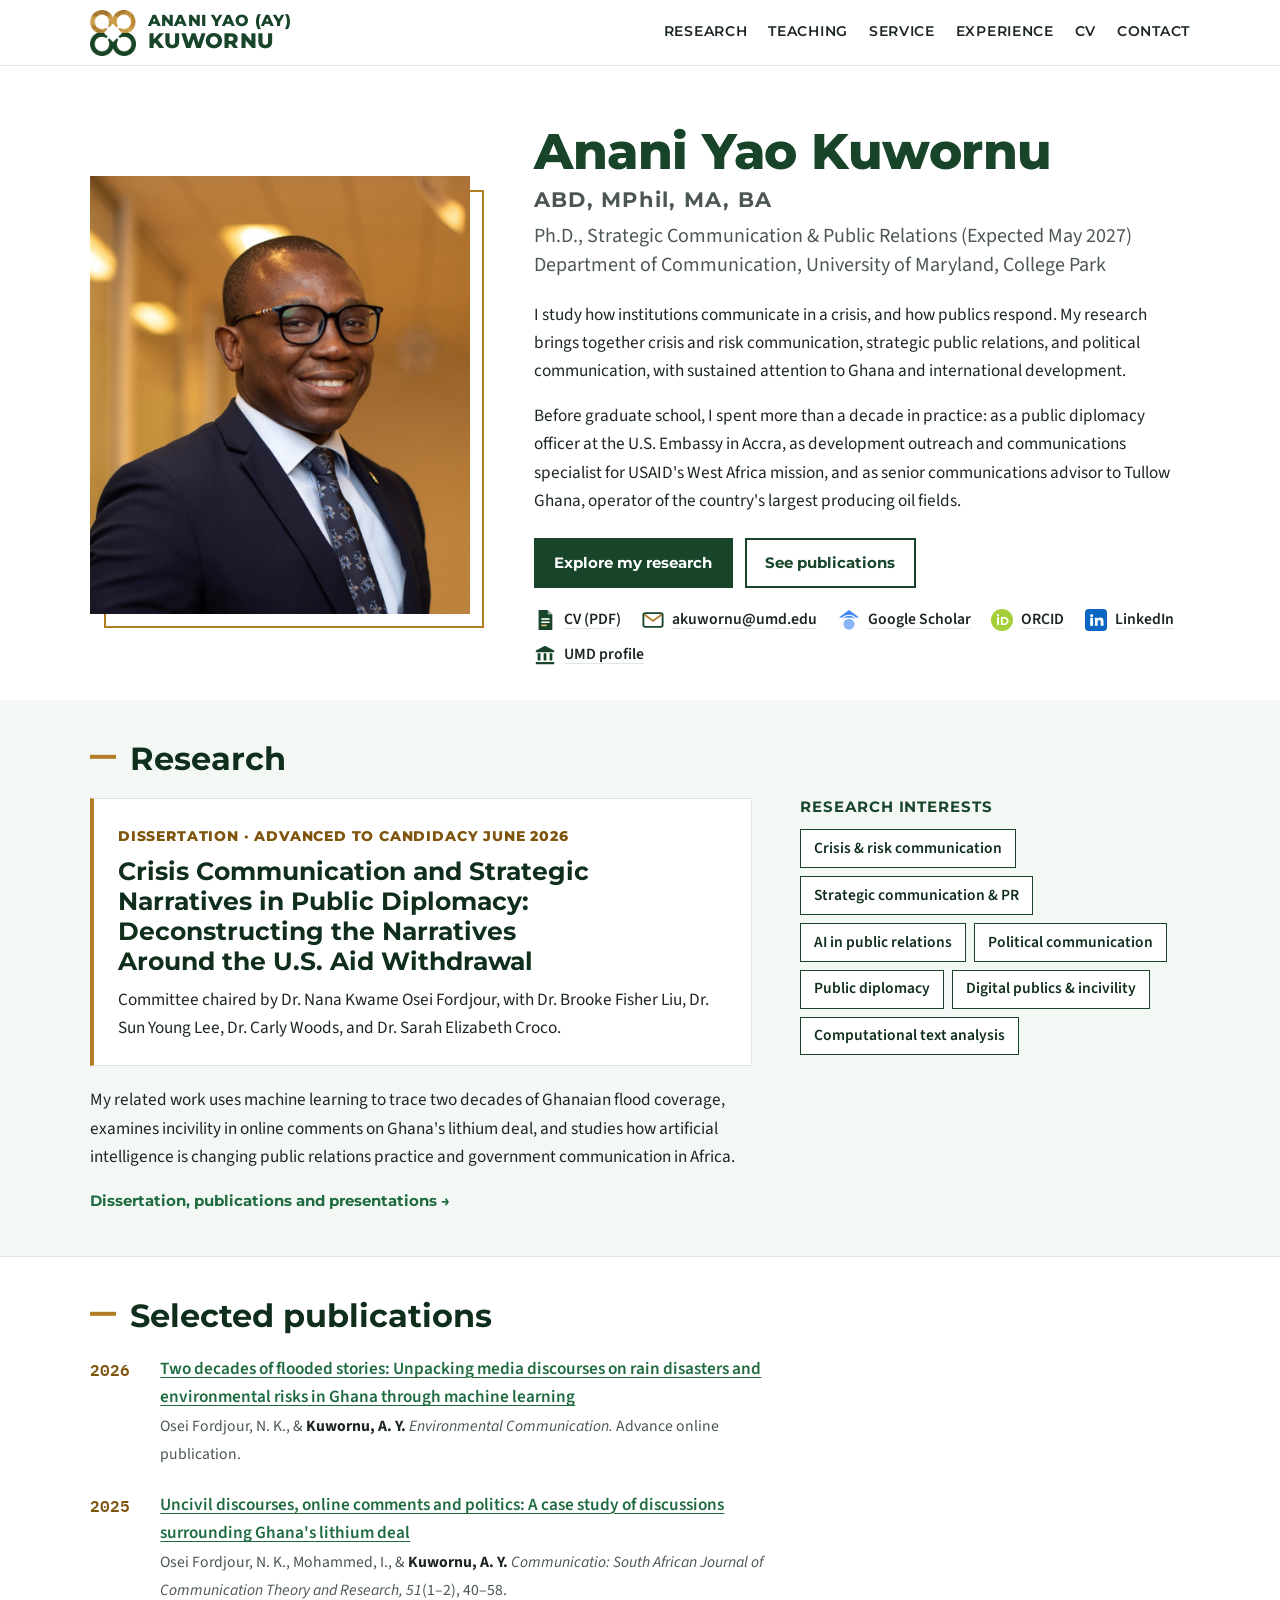
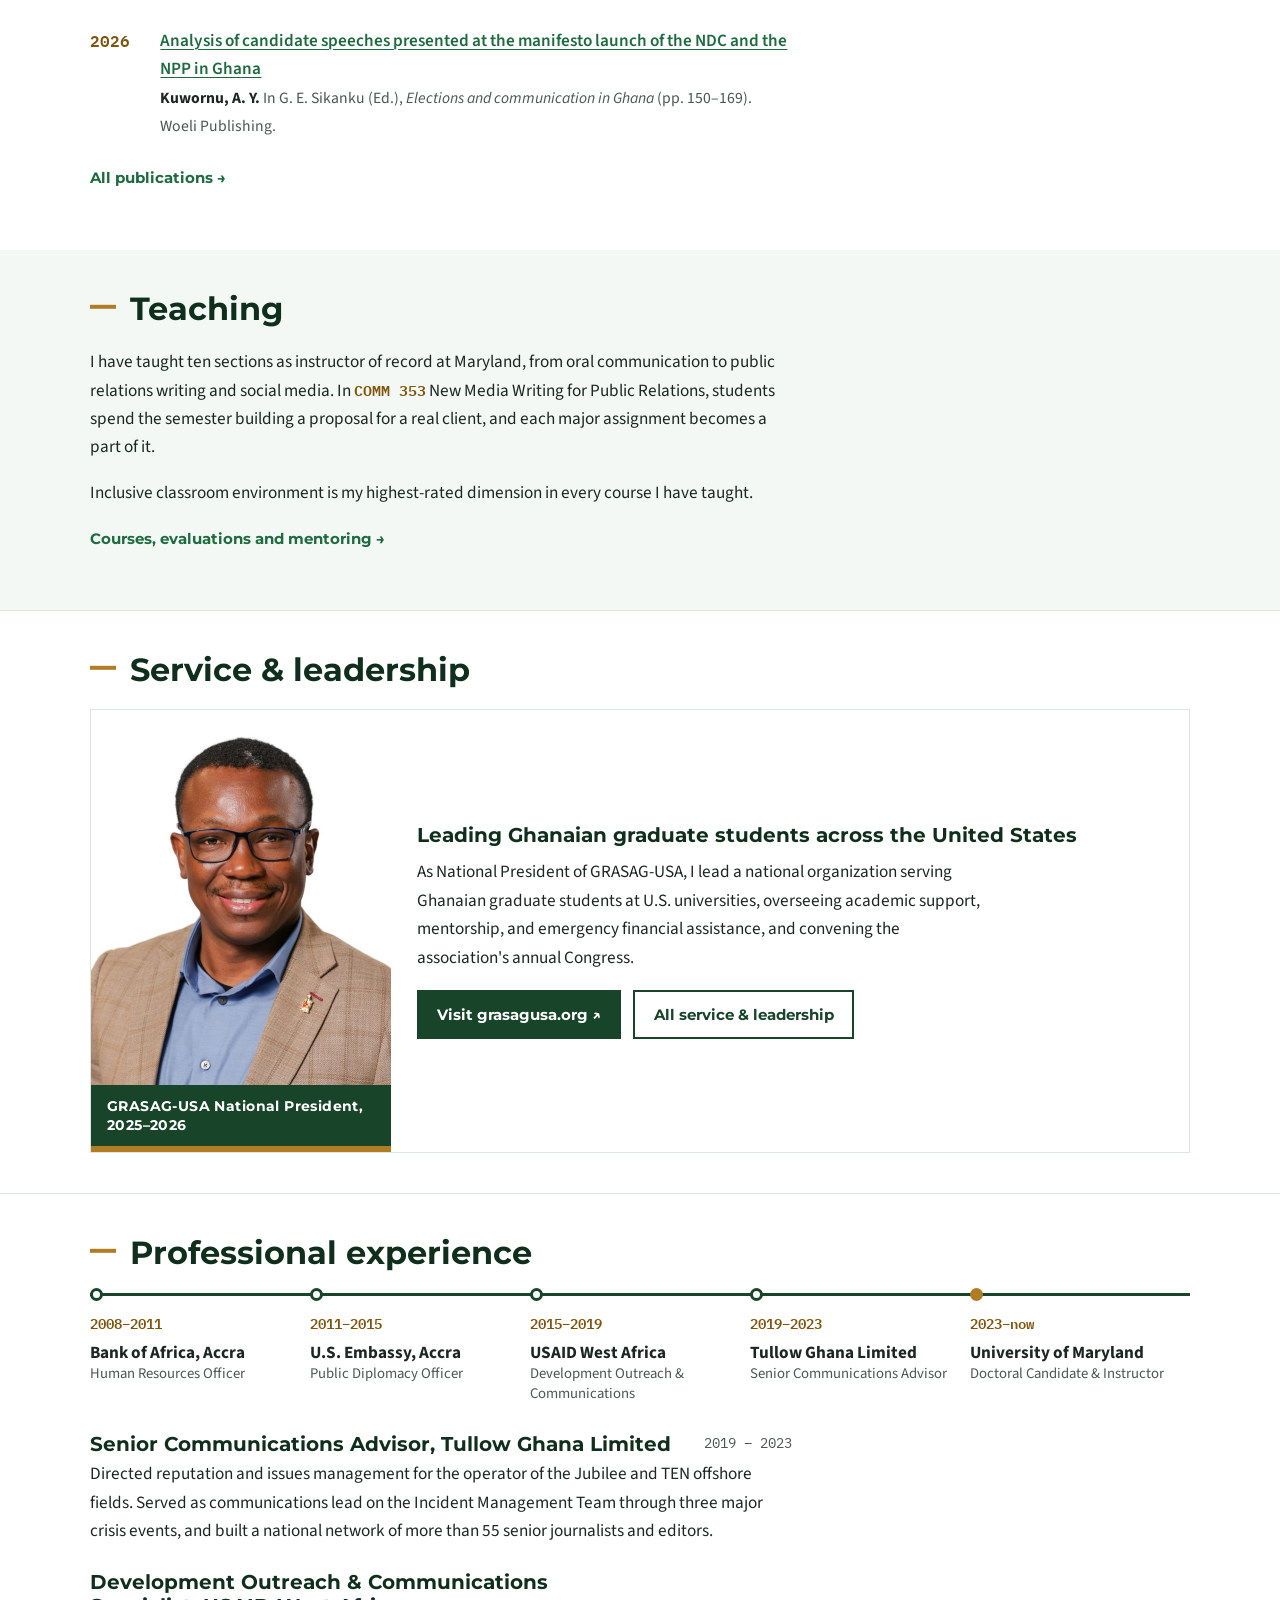
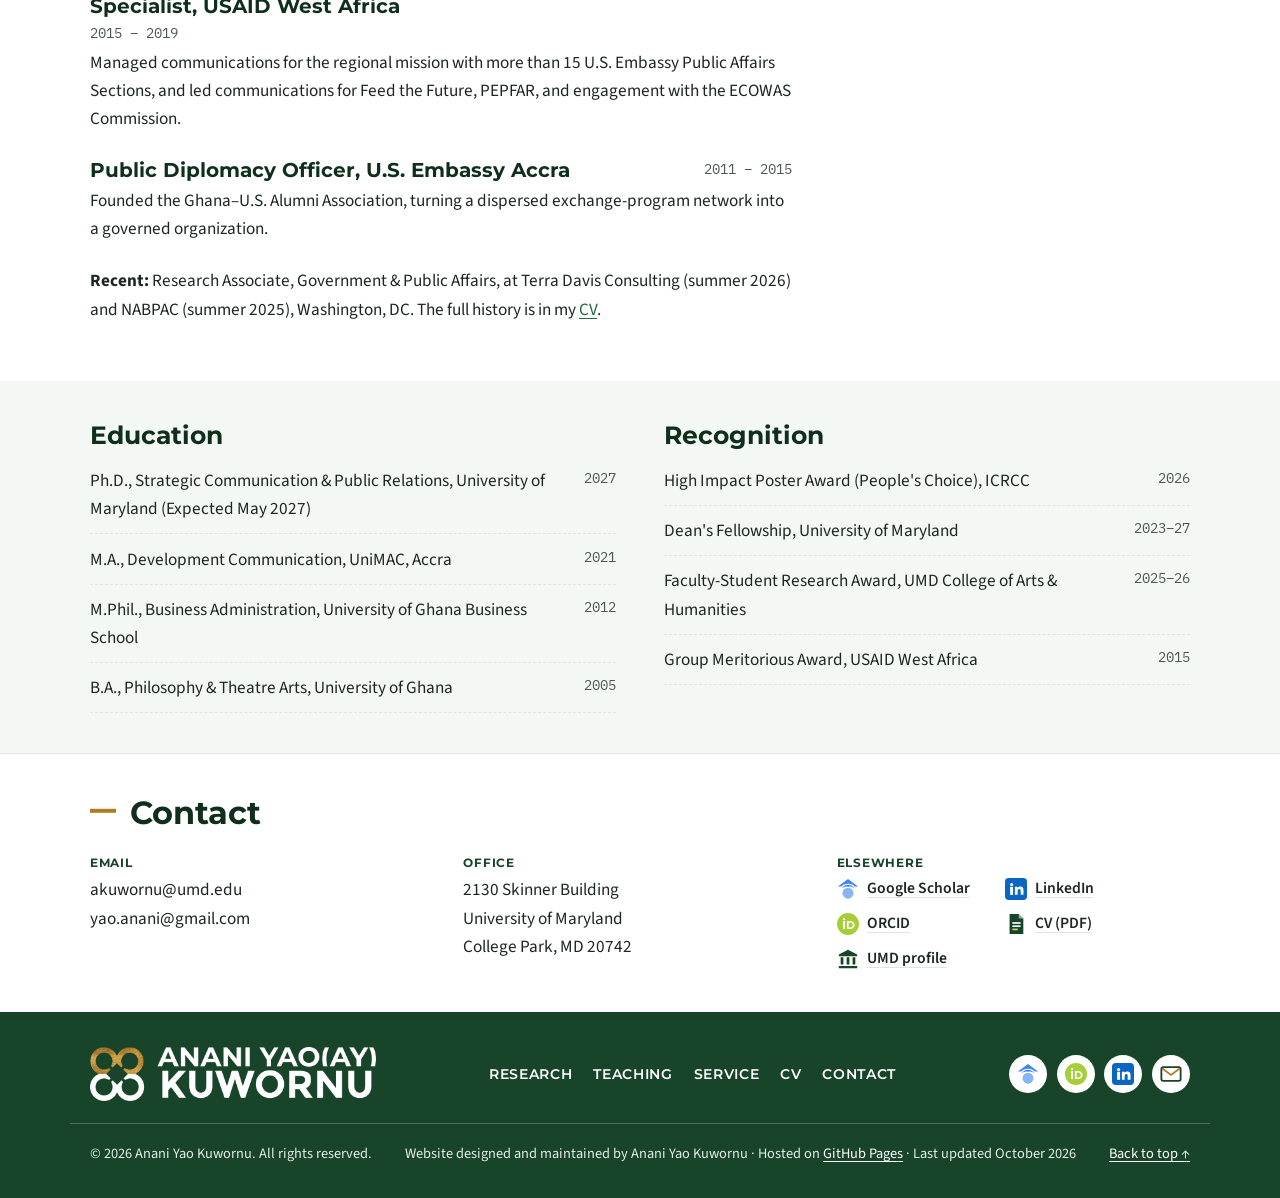
==== index.html @ e2a653ae "Feature GRASAG-USA leadership on home page Link GRASAG-USA on the Service page and add a home page v" ====
<!doctype html>
<html lang="en">
<head>
<meta charset="utf-8">
<meta name="viewport" content="width=device-width, initial-scale=1, viewport-fit=cover">
<title>Anani Yao Kuwornu | University of Maryland</title>
<meta name="claude:viewport-fit-sides" content="cover">
<meta name="description" content="Anani Yao Kuwornu is a Ph.D. candidate in Strategic Communication and Public Relations at the University of Maryland studying crisis communication, public relations, and public diplomacy, with a focus on Ghana.">
<link rel="icon" type="image/png" href="images/favicon.png">
<link rel="apple-touch-icon" href="images/apple-touch-icon.png">
<meta property="og:title" content="Anani Yao Kuwornu | University of Maryland">
<meta property="og:description" content="Ph.D. candidate in Strategic Communication and Public Relations at the University of Maryland studying crisis communication, public relations, and public diplomacy.">
<meta property="og:type" content="profile">
<meta property="og:image" content="https://akuwornu.github.io/images/og.jpg">
<meta property="og:url" content="https://akuwornu.github.io/">
<meta name="twitter:card" content="summary">
<link rel="preconnect" href="https://fonts.googleapis.com">
<link rel="preconnect" href="https://fonts.gstatic.com" crossorigin>
<link rel="stylesheet" href="https://fonts.googleapis.com/css2?family=Montserrat:wght@600;700;800&family=IBM+Plex+Mono:wght@400;500&family=Source+Sans+3:wght@400;600&display=swap">
<link rel="stylesheet" href="assets/css/style.css">
</head>
<body>

<header class="site-header">
  <div class="wrap">
    <a class="brand" href="index.html"><img src="images/logo-mark.png" alt="" width="240" height="238"><span>Anani Yao (AY)<small>Kuwornu</small></span></a>
    <nav class="site-nav" aria-label="Main">
      <a href="research/index.html">Research</a>
      <a href="teaching/index.html">Teaching</a>
      <a href="service/index.html">Service</a>
      <a href="#experience">Experience</a>
      <a href="cv/Kuwornu_CV.pdf" target="_blank" rel="noopener">CV</a>
      <a href="#contact">Contact</a>
    </nav>
  </div>
</header>

<main id="top">
<section class="hero">
  <div class="wrap">
    <figure class="portrait">
      <img src="images/portrait.jpg" alt="Portrait of Anani Yao Kuwornu" width="900" height="1036">
    </figure>
    <div>
      <h1>Anani Yao Kuwornu<span class="creds">ABD, MPhil, MA, BA</span></h1>
      <p class="role">Ph.D., Strategic Communication &amp; Public Relations (Expected May 2027)<br>Department of Communication, University of Maryland, College Park</p>
      <div class="prose">
        <p>I study how institutions communicate in a crisis, and how publics respond. My research brings together crisis and risk communication, strategic public relations, and political communication, with sustained attention to Ghana and international development.</p>
        <p>Before graduate school, I spent more than a decade in practice: as a public diplomacy officer at the U.S. Embassy in Accra, as development outreach and communications specialist for USAID's West Africa mission, and as senior communications advisor to Tullow Ghana, operator of the country's largest producing oil fields.</p>
      </div>
      <div class="actions">
        <a class="btn primary" href="research/index.html">Explore my research</a>
        <a class="btn" href="research/index.html#publications">See publications</a>
      </div>
      <div class="links">
        <a class="ico-link" href="cv/Kuwornu_CV.pdf" target="_blank" rel="noopener"><svg class="ico" viewBox="0 0 24 24" aria-hidden="true"><path fill="var(--green)" d="M5 1h10l5 5v17H5z"/><path fill="#fff" d="M15 1v5h5z" opacity=".55"/><rect x="8" y="10" width="9" height="1.8" fill="#fff"/><rect x="8" y="13.5" width="9" height="1.8" fill="#fff"/><rect x="8" y="17" width="6" height="1.8" fill="#e3c27c"/></svg><span>CV (PDF)</span></a>
        <a class="ico-link" href="mailto:akuwornu@umd.edu"><svg class="ico" viewBox="0 0 24 24" aria-hidden="true"><rect x="1.5" y="4.5" width="21" height="15" rx="2" fill="none" stroke="var(--green)" stroke-width="2"/><path d="m2.5 6 9.5 7 9.5-7" fill="none" stroke="var(--gold)" stroke-width="2"/></svg><span>akuwornu@umd.edu</span></a>
        <a class="ico-link" href="https://scholar.google.com/citations?user=qpIRieoAAAAJ" target="_blank" rel="noopener"><svg class="ico" viewBox="0 0 24 24" aria-hidden="true"><circle cx="12" cy="16.5" r="6" fill="#8AB4F8"/><path fill="#4285F4" d="M12 1 1 9.4h3.9C6.1 7.6 8.9 6.4 12 6.4s5.9 1.2 7.1 3H23z"/><path fill="#4285F4" d="M5.3 11.2C6.5 8.8 9 7.4 12 7.4s5.5 1.4 6.7 3.8A7 7 0 0 0 12 9.6a7 7 0 0 0-6.7 1.6z"/></svg><span>Google Scholar</span></a>
        <a class="ico-link" href="https://orcid.org/0009-0002-5520-6658" target="_blank" rel="noopener"><svg class="ico" viewBox="0 0 24 24" aria-hidden="true"><circle cx="12" cy="12" r="12" fill="#A6CE39"/><circle cx="7.7" cy="6.7" r="1.25" fill="#fff"/><rect x="6.7" y="8.7" width="2" height="8.8" fill="#fff"/><path fill="#fff" fill-rule="evenodd" d="M10.8 8.7h3.5c3 0 4.9 1.9 4.9 4.4s-1.9 4.4-4.9 4.4h-3.5zm1.9 1.7v5.4h1.5c1.9 0 3.1-1.1 3.1-2.7s-1.2-2.7-3.1-2.7z"/></svg><span>ORCID</span></a>
        <a class="ico-link" href="https://www.linkedin.com/in/yaokuwornu" target="_blank" rel="noopener"><svg class="ico" viewBox="0 0 24 24" aria-hidden="true"><rect width="24" height="24" rx="4" fill="#0A66C2"/><circle cx="7.2" cy="7.2" r="1.7" fill="#fff"/><rect x="5.6" y="9.6" width="3.2" height="8.8" fill="#fff"/><path fill="#fff" d="M10.8 9.6h3v1.3c.5-.8 1.5-1.5 3-1.5 2.6 0 3.4 1.7 3.4 4.2v4.8h-3.1v-4.3c0-1.1-.3-2-1.5-2s-1.8.9-1.8 2v4.3h-3z"/></svg><span>LinkedIn</span></a>
        <a class="ico-link" href="https://communication.umd.edu/directory/anani-yao-kuwornu" target="_blank" rel="noopener"><svg class="ico" viewBox="0 0 24 24" aria-hidden="true"><path fill="var(--green)" d="M12 2 2 7v2h20V7zM4 10h3v8H4zm6.5 0h3v8h-3zM17 10h3v8h-3zM2 19.5h20V22H2z"/></svg><span>UMD profile</span></a>
      </div>
    </div>
  </div>
</section>

<section class="block tint" id="research">
  <div class="wrap">
    <h2>Research</h2>
    <div class="split">
      <div>
        <div class="callout">
          <span class="label">Dissertation · Advanced to candidacy June 2026</span>
          <h3>Crisis Communication and Strategic Narratives in Public Diplomacy: Deconstructing the Narratives Around the U.S. Aid Withdrawal</h3>
          <p>Committee chaired by Dr. Nana Kwame Osei Fordjour, with Dr. Brooke Fisher Liu, Dr. Sun Young Lee, Dr. Carly Woods, and Dr. Sarah Elizabeth Croco.</p>
        </div>
        <p style="margin:0 0 1rem">My related work uses machine learning to trace two decades of Ghanaian flood coverage, examines incivility in online comments on Ghana's lithium deal, and studies how artificial intelligence is changing public relations practice and government communication in Africa.</p>
        <a class="more" href="research/index.html">Dissertation, publications and presentations →</a>
      </div>
      <div class="side">
        <h3>Research interests</h3>
        <ul class="chips">
          <li>Crisis &amp; risk communication</li>
          <li>Strategic communication &amp; PR</li>
          <li>AI in public relations</li>
          <li>Political communication</li>
          <li>Public diplomacy</li>
          <li>Digital publics &amp; incivility</li>
          <li>Computational text analysis</li>
        </ul>
      </div>
    </div>
  </div>
</section>

<section class="block" id="publications">
  <div class="wrap">
    <h2>Selected publications</h2>
    <ul class="pubs">
      <li>
        <span class="yr">2026</span>
        <div>
          <span class="title"><a href="https://doi.org/10.1080/17524032.2026.2665705">Two decades of flooded stories: Unpacking media discourses on rain disasters and environmental risks in Ghana through machine learning</a></span>
          <span class="meta">Osei Fordjour, N. K., &amp; <span class="me">Kuwornu, A. Y.</span> <em>Environmental Communication.</em> Advance online publication.</span>
        </div>
      </li>
      <li>
        <span class="yr">2025</span>
        <div>
          <span class="title"><a href="https://doi.org/10.1080/02500167.2025.2548779">Uncivil discourses, online comments and politics: A case study of discussions surrounding Ghana's lithium deal</a></span>
          <span class="meta">Osei Fordjour, N. K., Mohammed, I., &amp; <span class="me">Kuwornu, A. Y.</span> <em>Communicatio: South African Journal of Communication Theory and Research, 51</em>(1–2), 40–58.</span>
        </div>
      </li>
      <li>
        <span class="yr">2026</span>
        <div>
          <span class="title"><a href="https://repository.unimac.edu.gh/items/46a26531-6279-48c2-8cb9-e44950e8655c" target="_blank" rel="noopener">Analysis of candidate speeches presented at the manifesto launch of the NDC and the NPP in Ghana</a></span>
          <span class="meta"><span class="me">Kuwornu, A. Y.</span> In G. E. Sikanku (Ed.), <em>Elections and communication in Ghana</em> (pp. 150–169). Woeli Publishing.</span>
        </div>
      </li>
    </ul>
    <p style="margin-top:1.5rem"><a class="more" href="research/index.html#publications">All publications →</a></p>
  </div>
</section>

<section class="block tint" id="teaching">
  <div class="wrap">
    <h2>Teaching</h2>
    <div class="prose">
      <p>I have taught ten sections as instructor of record at Maryland, from oral communication to public relations writing and social media. In <span class="code">COMM 353</span> New Media Writing for Public Relations, students spend the semester building a proposal for a real client, and each major assignment becomes a part of it.</p>
      <p>Inclusive classroom environment is my highest-rated dimension in every course I have taught.</p>
    </div>
    <p style="margin-top:1rem"><a class="more" href="teaching/index.html">Courses, evaluations and mentoring →</a></p>
  </div>
</section>

<section class="block" id="service">
  <div class="wrap">
    <h2>Service &amp; leadership</h2>
    <article class="vignette">
      <figure class="vig-photo">
        <a href="https://grasagusa.org/" target="_blank" rel="noopener" aria-label="Visit the GRASAG-USA website"><img src="images/service-grasag.jpg" alt="Anani Yao Kuwornu" width="600" height="750" loading="lazy"></a>
        <figcaption>GRASAG-USA National President, 2025–2026</figcaption>
      </figure>
      <div class="vig-body">
        <h3>Leading Ghanaian graduate students across the United States</h3>
        <p>As National President of GRASAG-USA, I lead a national organization serving Ghanaian graduate students at U.S. universities, overseeing academic support, mentorship, and emergency financial assistance, and convening the association's annual Congress.</p>
        <div class="vig-links">
          <a class="btn primary" href="https://grasagusa.org/" target="_blank" rel="noopener">Visit grasagusa.org ↗</a>
          <a class="btn" href="service/index.html">All service &amp; leadership</a>
        </div>
      </div>
    </article>
  </div>
</section>

<section class="block" id="experience">
  <div class="wrap">
    <h2>Professional experience</h2>
    <ol class="career" aria-label="Career, oldest to most recent">
      <li><span class="yrs">2008–2011</span><span class="org">Bank of Africa, Accra</span><span class="pos">Human Resources Officer</span></li>
      <li><span class="yrs">2011–2015</span><span class="org">U.S. Embassy, Accra</span><span class="pos">Public Diplomacy Officer</span></li>
      <li><span class="yrs">2015–2019</span><span class="org">USAID West Africa</span><span class="pos">Development Outreach &amp; Communications</span></li>
      <li><span class="yrs">2019–2023</span><span class="org">Tullow Ghana Limited</span><span class="pos">Senior Communications Advisor</span></li>
      <li><span class="yrs">2023–now</span><span class="org">University of Maryland</span><span class="pos">Doctoral Candidate &amp; Instructor</span></li>
    </ol>
    <ul class="roles">
      <li>
        <div class="head"><h3>Senior Communications Advisor, Tullow Ghana Limited</h3><span class="when">2019 – 2023</span></div>
        <p>Directed reputation and issues management for the operator of the Jubilee and TEN offshore fields. Served as communications lead on the Incident Management Team through three major crisis events, and built a national network of more than 55 senior journalists and editors.</p>
      </li>
      <li>
        <div class="head"><h3>Development Outreach &amp; Communications Specialist, USAID West Africa</h3><span class="when">2015 – 2019</span></div>
        <p>Managed communications for the regional mission with more than 15 U.S. Embassy Public Affairs Sections, and led communications for Feed the Future, PEPFAR, and engagement with the ECOWAS Commission.</p>
      </li>
      <li>
        <div class="head"><h3>Public Diplomacy Officer, U.S. Embassy Accra</h3><span class="when">2011 – 2015</span></div>
        <p>Founded the Ghana–U.S. Alumni Association, turning a dispersed exchange-program network into a governed organization.</p>
      </li>
    </ul>
    <p class="prose" style="margin-top:1.5rem"><strong>Recent:</strong> Research Associate, Government &amp; Public Affairs, at Terra Davis Consulting (summer 2026) and NABPAC (summer 2025), Washington, DC. The full history is in my <a href="cv/Kuwornu_CV.pdf" target="_blank" rel="noopener">CV</a>.</p>
  </div>
</section>

<section class="block tint" id="education">
  <div class="wrap cols">
    <div>
      <h2 style="font-size:var(--step-2);margin-bottom:1rem">Education</h2>
      <ul class="plain">
        <li><span>Ph.D., Strategic Communication &amp; Public Relations, University of Maryland (Expected May 2027)</span><span class="r">2027</span></li>
        <li><span>M.A., Development Communication, UniMAC, Accra</span><span class="r">2021</span></li>
        <li><span>M.Phil., Business Administration, University of Ghana Business School</span><span class="r">2012</span></li>
        <li><span>B.A., Philosophy &amp; Theatre Arts, University of Ghana</span><span class="r">2005</span></li>
      </ul>
    </div>
    <div>
      <h2 style="font-size:var(--step-2);margin-bottom:1rem">Recognition</h2>
      <ul class="plain">
        <li><span>High Impact Poster Award (People's Choice), ICRCC</span><span class="r">2026</span></li>
        <li><span>Dean's Fellowship, University of Maryland</span><span class="r">2023–27</span></li>
        <li><span>Faculty-Student Research Award, UMD College of Arts &amp; Humanities</span><span class="r">2025–26</span></li>
        <li><span>Group Meritorious Award, USAID West Africa</span><span class="r">2015</span></li>
      </ul>
    </div>
  </div>
</section>

<section class="block" id="contact">
  <div class="wrap">
    <h2>Contact</h2>
    <div class="contact-grid">
      <div><span class="label">Email</span><span class="v">akuwornu@umd.edu</span><br><span class="v">yao.anani@gmail.com</span></div>
      <div><span class="label">Office</span><span class="v">2130 Skinner Building<br>University of Maryland<br>College Park, MD 20742</span></div>
      <div><span class="label">Elsewhere</span>
        <div class="links-split">
          <div class="links stack">
            <a class="ico-link" href="https://scholar.google.com/citations?user=qpIRieoAAAAJ" target="_blank" rel="noopener"><svg class="ico" viewBox="0 0 24 24" aria-hidden="true"><circle cx="12" cy="16.5" r="6" fill="#8AB4F8"/><path fill="#4285F4" d="M12 1 1 9.4h3.9C6.1 7.6 8.9 6.4 12 6.4s5.9 1.2 7.1 3H23z"/><path fill="#4285F4" d="M5.3 11.2C6.5 8.8 9 7.4 12 7.4s5.5 1.4 6.7 3.8A7 7 0 0 0 12 9.6a7 7 0 0 0-6.7 1.6z"/></svg><span>Google Scholar</span></a>
            <a class="ico-link" href="https://orcid.org/0009-0002-5520-6658" target="_blank" rel="noopener"><svg class="ico" viewBox="0 0 24 24" aria-hidden="true"><circle cx="12" cy="12" r="12" fill="#A6CE39"/><circle cx="7.7" cy="6.7" r="1.25" fill="#fff"/><rect x="6.7" y="8.7" width="2" height="8.8" fill="#fff"/><path fill="#fff" fill-rule="evenodd" d="M10.8 8.7h3.5c3 0 4.9 1.9 4.9 4.4s-1.9 4.4-4.9 4.4h-3.5zm1.9 1.7v5.4h1.5c1.9 0 3.1-1.1 3.1-2.7s-1.2-2.7-3.1-2.7z"/></svg><span>ORCID</span></a>
            <a class="ico-link" href="https://communication.umd.edu/directory/anani-yao-kuwornu" target="_blank" rel="noopener"><svg class="ico" viewBox="0 0 24 24" aria-hidden="true"><path fill="var(--green)" d="M12 2 2 7v2h20V7zM4 10h3v8H4zm6.5 0h3v8h-3zM17 10h3v8h-3zM2 19.5h20V22H2z"/></svg><span>UMD profile</span></a>
          </div>
          <div class="links stack">
            <a class="ico-link" href="https://www.linkedin.com/in/yaokuwornu" target="_blank" rel="noopener"><svg class="ico" viewBox="0 0 24 24" aria-hidden="true"><rect width="24" height="24" rx="4" fill="#0A66C2"/><circle cx="7.2" cy="7.2" r="1.7" fill="#fff"/><rect x="5.6" y="9.6" width="3.2" height="8.8" fill="#fff"/><path fill="#fff" d="M10.8 9.6h3v1.3c.5-.8 1.5-1.5 3-1.5 2.6 0 3.4 1.7 3.4 4.2v4.8h-3.1v-4.3c0-1.1-.3-2-1.5-2s-1.8.9-1.8 2v4.3h-3z"/></svg><span>LinkedIn</span></a>
            <a class="ico-link" href="cv/Kuwornu_CV.pdf" target="_blank" rel="noopener"><svg class="ico" viewBox="0 0 24 24" aria-hidden="true"><path fill="var(--green)" d="M5 1h10l5 5v17H5z"/><path fill="#fff" d="M15 1v5h5z" opacity=".55"/><rect x="8" y="10" width="9" height="1.8" fill="#fff"/><rect x="8" y="13.5" width="9" height="1.8" fill="#fff"/><rect x="8" y="17" width="6" height="1.8" fill="#e3c27c"/></svg><span>CV (PDF)</span></a>
          </div>
        </div>
      </div>
    </div>
  </div>
</section>
</main>

<footer class="site-footer">
  <div class="wrap">
    <img src="images/logo-white.png" alt="Anani Yao (AY) Kuwornu" width="900" height="170">
    <nav class="foot-nav" aria-label="Footer">
      <a href="research/index.html">Research</a><a href="teaching/index.html">Teaching</a><a href="service/index.html">Service</a><a href="cv/Kuwornu_CV.pdf" target="_blank" rel="noopener">CV</a><a href="#contact">Contact</a>
    </nav>
    <div class="foot-social"><a href="https://scholar.google.com/citations?user=qpIRieoAAAAJ" target="_blank" rel="noopener" aria-label="Google Scholar" title="Google Scholar"><svg class="ico" viewBox="0 0 24 24" aria-hidden="true"><circle cx="12" cy="16.5" r="6" fill="#8AB4F8"/><path fill="#4285F4" d="M12 1 1 9.4h3.9C6.1 7.6 8.9 6.4 12 6.4s5.9 1.2 7.1 3H23z"/><path fill="#4285F4" d="M5.3 11.2C6.5 8.8 9 7.4 12 7.4s5.5 1.4 6.7 3.8A7 7 0 0 0 12 9.6a7 7 0 0 0-6.7 1.6z"/></svg></a><a href="https://orcid.org/0009-0002-5520-6658" target="_blank" rel="noopener" aria-label="ORCID" title="ORCID"><svg class="ico" viewBox="0 0 24 24" aria-hidden="true"><circle cx="12" cy="12" r="12" fill="#A6CE39"/><circle cx="7.7" cy="6.7" r="1.25" fill="#fff"/><rect x="6.7" y="8.7" width="2" height="8.8" fill="#fff"/><path fill="#fff" fill-rule="evenodd" d="M10.8 8.7h3.5c3 0 4.9 1.9 4.9 4.4s-1.9 4.4-4.9 4.4h-3.5zm1.9 1.7v5.4h1.5c1.9 0 3.1-1.1 3.1-2.7s-1.2-2.7-3.1-2.7z"/></svg></a><a href="https://www.linkedin.com/in/yaokuwornu" target="_blank" rel="noopener" aria-label="LinkedIn" title="LinkedIn"><svg class="ico" viewBox="0 0 24 24" aria-hidden="true"><rect width="24" height="24" rx="4" fill="#0A66C2"/><circle cx="7.2" cy="7.2" r="1.7" fill="#fff"/><rect x="5.6" y="9.6" width="3.2" height="8.8" fill="#fff"/><path fill="#fff" d="M10.8 9.6h3v1.3c.5-.8 1.5-1.5 3-1.5 2.6 0 3.4 1.7 3.4 4.2v4.8h-3.1v-4.3c0-1.1-.3-2-1.5-2s-1.8.9-1.8 2v4.3h-3z"/></svg></a><a href="mailto:akuwornu@umd.edu" aria-label="Email" title="Email"><svg class="ico" viewBox="0 0 24 24" aria-hidden="true"><rect x="1.5" y="4.5" width="21" height="15" rx="2" fill="none" stroke="var(--green)" stroke-width="2"/><path d="m2.5 6 9.5 7 9.5-7" fill="none" stroke="var(--gold)" stroke-width="2"/></svg></a></div>
  </div>
  <div class="wrap foot-meta">
    <span>© 2026 Anani Yao Kuwornu. All rights reserved.</span>
    <span>Website designed and maintained by Anani Yao Kuwornu · Hosted on <a href="https://pages.github.com/">GitHub Pages</a> · Last updated October 2026</span>
    <a href="#top">Back to top ↑</a>
  </div>
</footer>
</body>
</html>
---- assets/css/style.css ----
/* Layout: wide hero pairing the full portrait with the statement; sections on a bright white page,
   alternating with a faint green tint; brand forest green and gold taken from the personal logo.
   Single light theme by choice, so the brand colors read the same for every visitor. */
:root {
  --green: #18452a;        /* brand forest green: headings, buttons, footer */
  --green-deep: #0f2e1c;
  --gold: #b07d24;         /* brand gold: rules, years, accents */
  --gold-soft: #f7efdd;
  --gold-text: #7f540c;    /* darker gold for text, readable on white and the green tint */
  --ink: #1d2721;          /* running text */
  --ink-soft: #4b5750;
  --paper: #ffffff;        /* bright page */
  --tint: #f3f8f4;         /* faint green band */
  --line: #dde6e0;
  --link: #1d6b3f;

  --display: "Montserrat", "Helvetica Neue", Arial, sans-serif;
  --body: "Source Sans 3", "Segoe UI", system-ui, sans-serif;
  --mono: "IBM Plex Mono", ui-monospace, Menlo, monospace;

  --step--1: 0.9rem;
  --step-0: 1.075rem;
  --step-1: 1.25rem;
  --step-2: 1.55rem;
  --step-3: 2rem;
  --step-4: clamp(2.2rem, 4.6vw, 3.1rem);
  --measure: 78ch;
  --wide: 1140px;
  color-scheme: light;
}

*, *::before, *::after { box-sizing: border-box; }
html { scroll-behavior: smooth; }
@media (prefers-reduced-motion: reduce) { html { scroll-behavior: auto; } }
body {
  margin: 0;
  background: var(--paper);
  color: var(--ink);
  font: 400 var(--step-0)/1.65 var(--body);
  -webkit-font-smoothing: antialiased;
}
body::before {
  content: ""; position: fixed; inset: 0 0 auto; z-index: 10;
  height: env(safe-area-inset-top, 0px); background: var(--paper);
}
img { max-width: 100%; display: block; }
a { color: var(--link); text-underline-offset: 3px; text-decoration-thickness: 1px; }
a:hover { color: var(--gold-text); }
:focus-visible { outline: 2px solid var(--gold); outline-offset: 3px; border-radius: 2px; }

.wrap {
  max-width: var(--wide); margin: 0 auto;
  padding-left: max(20px, env(safe-area-inset-left, 0px));
  padding-right: max(20px, env(safe-area-inset-right, 0px));
}
.prose { max-width: var(--measure); }

/* Header */
.site-header {
  position: sticky; top: env(safe-area-inset-top, 0px); z-index: 5;
  background: rgba(255, 255, 255, 0.95);
  backdrop-filter: blur(8px);
  border-bottom: 1px solid var(--line);
}
.site-header .wrap {
  display: flex; align-items: center; justify-content: space-between;
  gap: 0.75rem 1.5rem; flex-wrap: wrap; padding-block: 0.6rem;
}
.brand {
  display: flex; align-items: center; gap: 0.7rem;
  text-decoration: none; color: var(--green);
  font-family: var(--display); font-weight: 800; font-size: 1rem;
  letter-spacing: 0.02em; text-transform: uppercase; line-height: 1.05;
}
.brand img { height: 46px; width: auto; }
.brand small { display: block; font-size: 1.3em; letter-spacing: 0.01em; }
.brand:hover { color: var(--green); }
.site-nav { display: flex; flex-wrap: wrap; gap: 0.25rem 1.3rem; }
.site-nav a {
  color: var(--ink); text-decoration: none; font-size: var(--step--1);
  font-family: var(--display); font-weight: 600; letter-spacing: 0.05em; text-transform: uppercase;
  padding-block: 0.3rem; border-bottom: 2px solid transparent;
}
.site-nav a:hover, .site-nav a[aria-current="page"] { color: var(--green); border-color: var(--gold); }

/* Hero */
.hero { padding-block: clamp(2rem, 5vw, 3.5rem) 2rem; }
.hero .wrap {
  display: grid; grid-template-columns: minmax(0, 380px) minmax(0, 1fr);
  gap: clamp(1.75rem, 5vw, 4rem); align-items: center;
}
.portrait { margin: 0; position: relative; isolation: isolate; }
.portrait img { width: 100%; height: auto; }
.portrait::after {
  content: ""; position: absolute; inset: 14px -14px -14px 14px;
  border: 2px solid var(--gold); z-index: -1;
}
.eyebrow {
  display: flex; flex-wrap: wrap; align-items: center; gap: 0.2rem 0;
  margin: 0 0 0.9rem; padding-left: 0.8rem; border-left: 4px solid var(--gold);
  font-family: var(--display); font-size: 1.05rem; font-weight: 700;
  letter-spacing: 0.03em; color: var(--green-deep);
}
.eyebrow .sep { color: var(--gold-text); margin-inline: 0.55rem; font-weight: 800; }
h1, h2, h3 { font-family: var(--display); font-weight: 700; line-height: 1.2; text-wrap: balance; margin: 0; color: var(--green-deep); }
h1 { font-size: var(--step-4); font-weight: 800; letter-spacing: -0.01em; color: var(--green); }
h1 .creds { display: block; margin-top: 0.35rem; font-size: 0.42em; font-weight: 700; letter-spacing: 0.06em; color: var(--ink-soft); }
.hero .role { margin: 0.6rem 0 1.3rem; color: var(--ink-soft); font-size: var(--step-1); line-height: 1.45; }
.hero p { margin: 0 0 1rem; }
.actions { display: flex; flex-wrap: wrap; gap: 0.75rem; margin: 1.4rem 0 1.2rem; }
.btn {
  display: inline-block; padding: 0.65rem 1.15rem; font-weight: 700; font-size: 0.95rem;
  font-family: var(--display); text-decoration: none; border: 2px solid var(--green); color: var(--green);
}
.btn.primary { background: var(--green); color: #ffffff; }
.btn:hover { background: var(--gold); border-color: var(--gold); color: #ffffff; }
.links { display: flex; flex-wrap: wrap; gap: 0.35rem 1.1rem; font-size: 0.98rem; }
.links span { color: var(--ink); font-weight: 600; }

/* Sections */
section.block { padding-block: 2.5rem; border-top: 1px solid var(--line); }
section.block.tint { background: var(--tint); border-top: 0; }
section.block > .wrap > h2, h2.sec {
  font-size: var(--step-3); margin-bottom: 1.25rem;
  display: flex; align-items: baseline; gap: 0.9rem;
}
section.block > .wrap > h2::before, h2.sec::before {
  content: ""; width: 1.6rem; height: 4px; background: var(--gold); flex: none;
  transform: translateY(-0.35em);
}
h3 { font-size: var(--step-1); }
.more { font-weight: 700; text-decoration: none; font-family: var(--display); font-size: 0.95rem; }
.more:hover { text-decoration: underline; }

/* Research: dissertation and summary on the left, interests on the right */
.split { display: grid; grid-template-columns: minmax(0, 1.7fr) minmax(0, 1fr); gap: 2rem 3rem; align-items: start; }
.split > * { min-width: 0; }
.side h3 { font-size: 0.95rem; letter-spacing: 0.06em; text-transform: uppercase; color: var(--green); margin-bottom: 0.8rem; }

.callout {
  background: var(--paper); border: 1px solid var(--line); border-left: 4px solid var(--gold);
  padding: 1.4rem 1.5rem; margin: 0 0 1.25rem;
}
.callout .label { font-family: var(--display); font-size: 0.85rem; font-weight: 800; letter-spacing: 0.06em; text-transform: uppercase; color: var(--gold-text); }
.callout h3 { margin: 0.45rem 0 0.6rem; font-size: var(--step-2); }
.callout p { margin: 0; color: var(--ink); }

/* Interests */
.chips { list-style: none; padding: 0; margin: 0; display: flex; flex-wrap: wrap; gap: 0.5rem; }
.chips li {
  font-size: 0.97rem; font-weight: 600; padding: 0.35rem 0.8rem;
  background: var(--paper); color: var(--green-deep); border: 1.5px solid var(--green);
}

/* Publications */
.pubs { list-style: none; padding: 0; margin: 0; display: grid; gap: 1.4rem; max-width: var(--measure); }
.pubs li { display: grid; grid-template-columns: 3.4rem minmax(0, 1fr); gap: 1rem; }
.pubs .yr { font-family: var(--mono); font-size: 1rem; font-weight: 600; color: var(--gold-text); padding-top: 0.1rem; font-variant-numeric: tabular-nums; }
.pubs .title { font-weight: 600; display: block; }
.pubs .meta { color: var(--ink-soft); font-size: 0.98rem; }
.pubs .doi { font-family: var(--mono); font-size: 0.82rem; word-break: break-all; color: var(--ink-soft); }
.pubs .me { font-weight: 700; color: var(--ink); }
h3.sub { font-size: 0.9rem; font-weight: 700; letter-spacing: 0.06em; text-transform: uppercase; color: var(--green); margin: 2.2rem 0 1rem; }

/* Career strip: a real chronology, oldest to newest */
.career { list-style: none; padding: 0; margin: 0 0 1.75rem; display: grid; grid-template-columns: repeat(5, minmax(0, 1fr)); border-top: 3px solid var(--green); }
.career li { padding: 0.9rem 0.8rem 0 0; position: relative; }
.career li::before { content: ""; position: absolute; top: -8px; left: 0; width: 13px; height: 13px; background: var(--paper); border: 3px solid var(--green); border-radius: 50%; }
.career li:last-child::before { background: var(--gold); border-color: var(--gold); }
.career .yrs { font-family: var(--mono); font-size: 0.9rem; color: var(--gold-text); font-weight: 600; font-variant-numeric: tabular-nums; }
.career .org { font-weight: 700; line-height: 1.3; display: block; margin-top: 0.2rem; }
.career .pos { font-size: 0.92rem; color: var(--ink-soft); line-height: 1.35; display: block; }

.roles { list-style: none; padding: 0; margin: 0; display: grid; gap: 1.5rem; max-width: var(--measure); }
.roles .head { display: flex; flex-wrap: wrap; justify-content: space-between; gap: 0.25rem 1rem; }
.roles .when { font-family: var(--mono); font-size: 0.85rem; color: var(--ink-soft); }
.roles p { margin: 0.3rem 0 0; }

/* Two-column facts */
.cols { display: grid; grid-template-columns: repeat(2, minmax(0, 1fr)); gap: 2rem 3rem; }
.plain { list-style: none; padding: 0; margin: 0; display: grid; gap: 0.7rem; }
.plain li { display: flex; justify-content: space-between; gap: 1rem; border-bottom: 1px dashed var(--line); padding-bottom: 0.6rem; }
.plain .r { font-family: var(--mono); font-size: 0.85rem; color: var(--ink-soft); white-space: nowrap; }

/* Teaching table */
.table-scroll { overflow-x: auto; margin: 1rem 0 1.5rem; }
table { border-collapse: collapse; width: 100%; min-width: 560px; font-size: 0.98rem; }
th, td { text-align: left; padding: 0.7rem 0.8rem 0.7rem 0; border-bottom: 1px solid var(--line); vertical-align: top; }
th { font-family: var(--display); font-size: 0.78rem; font-weight: 700; letter-spacing: 0.06em; text-transform: uppercase; color: var(--green); }
td.num { font-variant-numeric: tabular-nums; }
.code { font-family: var(--mono); font-size: 0.92rem; font-weight: 600; color: var(--gold-text); white-space: nowrap; }

/* Evaluation bars on a real 0 to 4 scale, one kente-inspired color per measure */
.evals { display: grid; gap: 1.2rem; max-width: 640px; margin-top: 1.25rem; }
.eval { --c: var(--green); --c-soft: #cfe1d5; }
.eval.c2 { --c: #c8901c; --c-soft: #f3e2bd; }
.eval.c2 .lbl b { color: var(--gold-text); }
.eval.c3 { --c: #b3261e; --c-soft: #f2cfcb; }
.eval.c4 { --c: #23417a; --c-soft: #cdd7ea; }
.eval .lbl { display: flex; justify-content: space-between; gap: 1rem; font-size: 1rem; font-weight: 600; }
.eval .lbl b { font-family: var(--mono); font-weight: 600; color: var(--c); font-variant-numeric: tabular-nums; white-space: nowrap; }
.bar { height: 16px; background: #edf1ee; margin-top: 0.4rem; position: relative; border-radius: 3px; overflow: hidden; }
.bar i { position: absolute; inset: 0 auto 0 0; background: var(--c); border-radius: 3px; }
.bar s { position: absolute; top: 0; bottom: 0; width: 3px; background: #ffffff; text-decoration: none; }
.eval .note { font-size: 0.88rem; color: var(--ink-soft); margin-top: 0.25rem; }
.legend { display: flex; flex-wrap: wrap; gap: 0.4rem 1.2rem; font-size: 0.9rem; color: var(--ink-soft); margin-top: 1rem; }
.legend span { display: inline-flex; align-items: center; gap: 0.4rem; }
.legend i { width: 22px; height: 10px; display: inline-block; background: #cfd8d2; border-radius: 2px; }
.legend i.mark { width: 3px; height: 14px; background: var(--ink); }
.scale { display: flex; justify-content: space-between; font-family: var(--mono); font-size: 0.78rem; color: var(--ink-soft); max-width: 640px; margin-top: 0.5rem; }

/* Contact */
.contact-grid { display: grid; grid-template-columns: repeat(auto-fit, minmax(220px, 1fr)); gap: 1.25rem; }
.contact-grid .label { font-family: var(--display); font-size: 0.78rem; font-weight: 700; letter-spacing: 0.06em; text-transform: uppercase; color: var(--green); display: block; margin-bottom: 0.2rem; }
.contact-grid a, .contact-grid span.v { word-break: break-word; }

/* Footer: brand green band with the white logo, nav, and site credits */
.site-footer { background: var(--green); color: #e4ede7; padding-block: 2.2rem 2rem; font-size: 0.95rem; }
.site-footer .wrap { display: flex; justify-content: space-between; align-items: center; flex-wrap: wrap; gap: 1rem 2rem; }
.site-footer img { height: 54px; width: auto; }
.foot-nav { display: flex; flex-wrap: wrap; gap: 0.3rem 1.3rem; font-family: var(--display); font-weight: 600; font-size: 0.85rem; letter-spacing: 0.05em; text-transform: uppercase; }
.foot-nav a { text-decoration: none; }
.foot-meta { margin-top: 1.4rem; padding-top: 1.1rem; border-top: 1px solid rgba(255,255,255,0.22); font-size: 0.9rem; }
.site-footer a { color: #ffffff; }
.site-footer a:hover { color: #e9c983; }

.page-head { padding-block: 2.5rem 1.5rem; }
.page-head p { color: var(--ink-soft); font-size: var(--step-1); max-width: var(--measure); margin: 0.75rem 0 0; }

@media (max-width: 860px) {
  .hero .wrap { grid-template-columns: 1fr; }
  .portrait { max-width: 320px; }
  .split, .cols { grid-template-columns: 1fr; }
}
@media (max-width: 760px) {
  .career { grid-template-columns: 1fr; border-top: 0; border-left: 3px solid var(--green); padding-left: 1rem; gap: 1rem; }
  .career li { padding: 0; }
  .career li::before { top: 0.2rem; left: calc(-1rem - 8px); }
  .pubs li { grid-template-columns: 1fr; gap: 0.2rem; }
  .brand img { height: 38px; }
}

/* Service page */
.svc { list-style: none; padding: 0; margin: 0; display: grid; grid-template-columns: repeat(2, minmax(0, 1fr)); gap: 1.25rem; }
.svc li { background: var(--paper); border: 1px solid var(--line); border-top: 4px solid var(--green); padding: 1.2rem 1.3rem; display: grid; gap: 0.35rem; align-content: start; }
.svc li.lead { grid-column: 1 / -1; border-top-color: var(--gold); }
.svc .when { font-family: var(--mono); font-size: 0.9rem; font-weight: 600; color: var(--gold-text); }
.svc h3 { font-size: 1.12rem; }
.svc .org { color: var(--ink-soft); font-weight: 600; }
.svc p { margin: 0.2rem 0 0; }
@media (max-width: 760px) { .svc { grid-template-columns: 1fr; } }

/* Profile links with icons */
.links { align-items: center; gap: 0.6rem 1.3rem; }
.links.stack { flex-direction: column; align-items: flex-start; gap: 0.55rem; }
.ico-link { display: inline-flex; align-items: center; gap: 0.5rem; font-weight: 600; text-decoration: none; color: var(--ink); }
.ico-link span { text-decoration: underline; text-decoration-color: var(--line); text-underline-offset: 4px; }
.ico-link:hover { color: var(--link); }
.ico-link:hover span { text-decoration-color: currentColor; }
.ico { width: 22px; height: 22px; flex: none; }
.foot-social { display: flex; gap: 0.6rem; }
.foot-social a { display: grid; place-items: center; width: 38px; height: 38px; background: #ffffff; border-radius: 50%; transition: transform .15s; }
.foot-social a:hover { transform: translateY(-2px); }
@media (prefers-reduced-motion: reduce) { .foot-social a { transition: none; } }

.links-split { display: grid; grid-template-columns: repeat(2, max-content); gap: 0.55rem 2.2rem; align-items: start; }

/* Home: featured service vignette */
.vignette { display: grid; grid-template-columns: minmax(0, 300px) minmax(0, 1fr); border: 1px solid var(--line); background: var(--paper); }
.vig-thumb {
  display: flex; flex-direction: column; justify-content: space-between; gap: 1.2rem; min-height: 230px;
  padding: 1.4rem; background: var(--green); color: #ffffff; text-decoration: none;
  background-image: linear-gradient(135deg, rgba(255,255,255,0.06) 25%, transparent 25%, transparent 50%, rgba(255,255,255,0.06) 50%, rgba(255,255,255,0.06) 75%, transparent 75%);
  background-size: 28px 28px; border-bottom: 6px solid var(--gold);
  transition: filter .15s;
}
.vig-thumb:hover { color: #ffffff; filter: brightness(1.12); }
.vig-kicker { font-family: var(--display); font-size: 0.78rem; font-weight: 700; letter-spacing: 0.08em; text-transform: uppercase; color: #e9c983; }
.vig-mark { font-family: var(--display); font-weight: 800; font-size: 2.3rem; line-height: 1; letter-spacing: 0.02em; }
.vig-sub { font-size: 0.92rem; color: #dbe7df; }
.vig-body { padding: 1.5rem 1.6rem; display: grid; gap: 0.7rem; align-content: center; }
.vig-body p { margin: 0; max-width: 64ch; }
.vig-links { display: flex; flex-wrap: wrap; gap: 0.75rem; margin-top: 0.4rem; }
@media (max-width: 760px) { .vignette { grid-template-columns: 1fr; } .vig-thumb { min-height: 180px; } }
@media (prefers-reduced-motion: reduce) { .vig-thumb { transition: none; } }

.vig-photo { margin: 0; display: flex; flex-direction: column; background: var(--green); border-bottom: 6px solid var(--gold); }
.vig-photo a { display: block; flex: 1; overflow: hidden; }
.vig-photo img { width: 100%; height: 100%; object-fit: cover; object-position: center 20%; transition: transform .25s; }
.vig-photo a:hover img { transform: scale(1.03); }
.vig-photo figcaption { padding: 0.75rem 1rem; color: #ffffff; font-family: var(--display); font-weight: 700; font-size: 0.85rem; letter-spacing: 0.03em; line-height: 1.35; }
@media (max-width: 760px) { .vig-photo { max-width: 340px; } }
@media (prefers-reduced-motion: reduce) { .vig-photo img { transition: none; } }
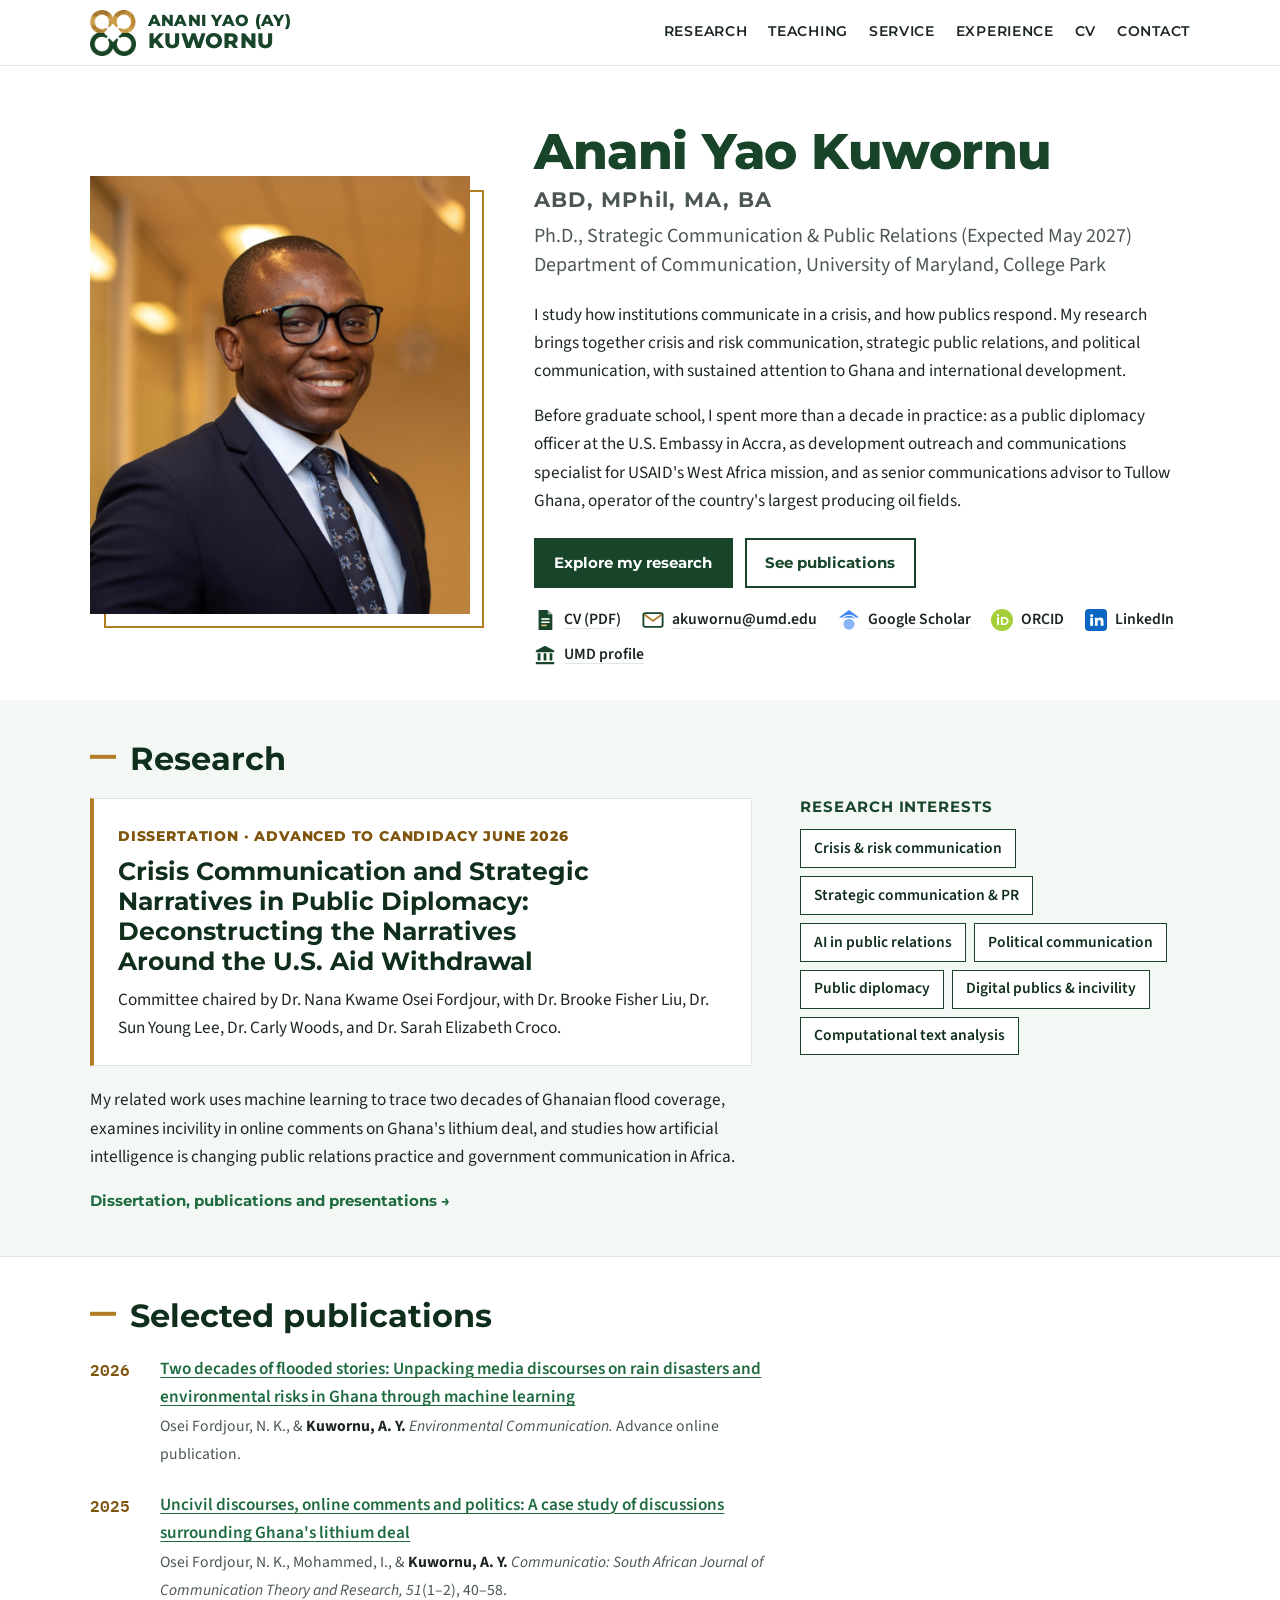
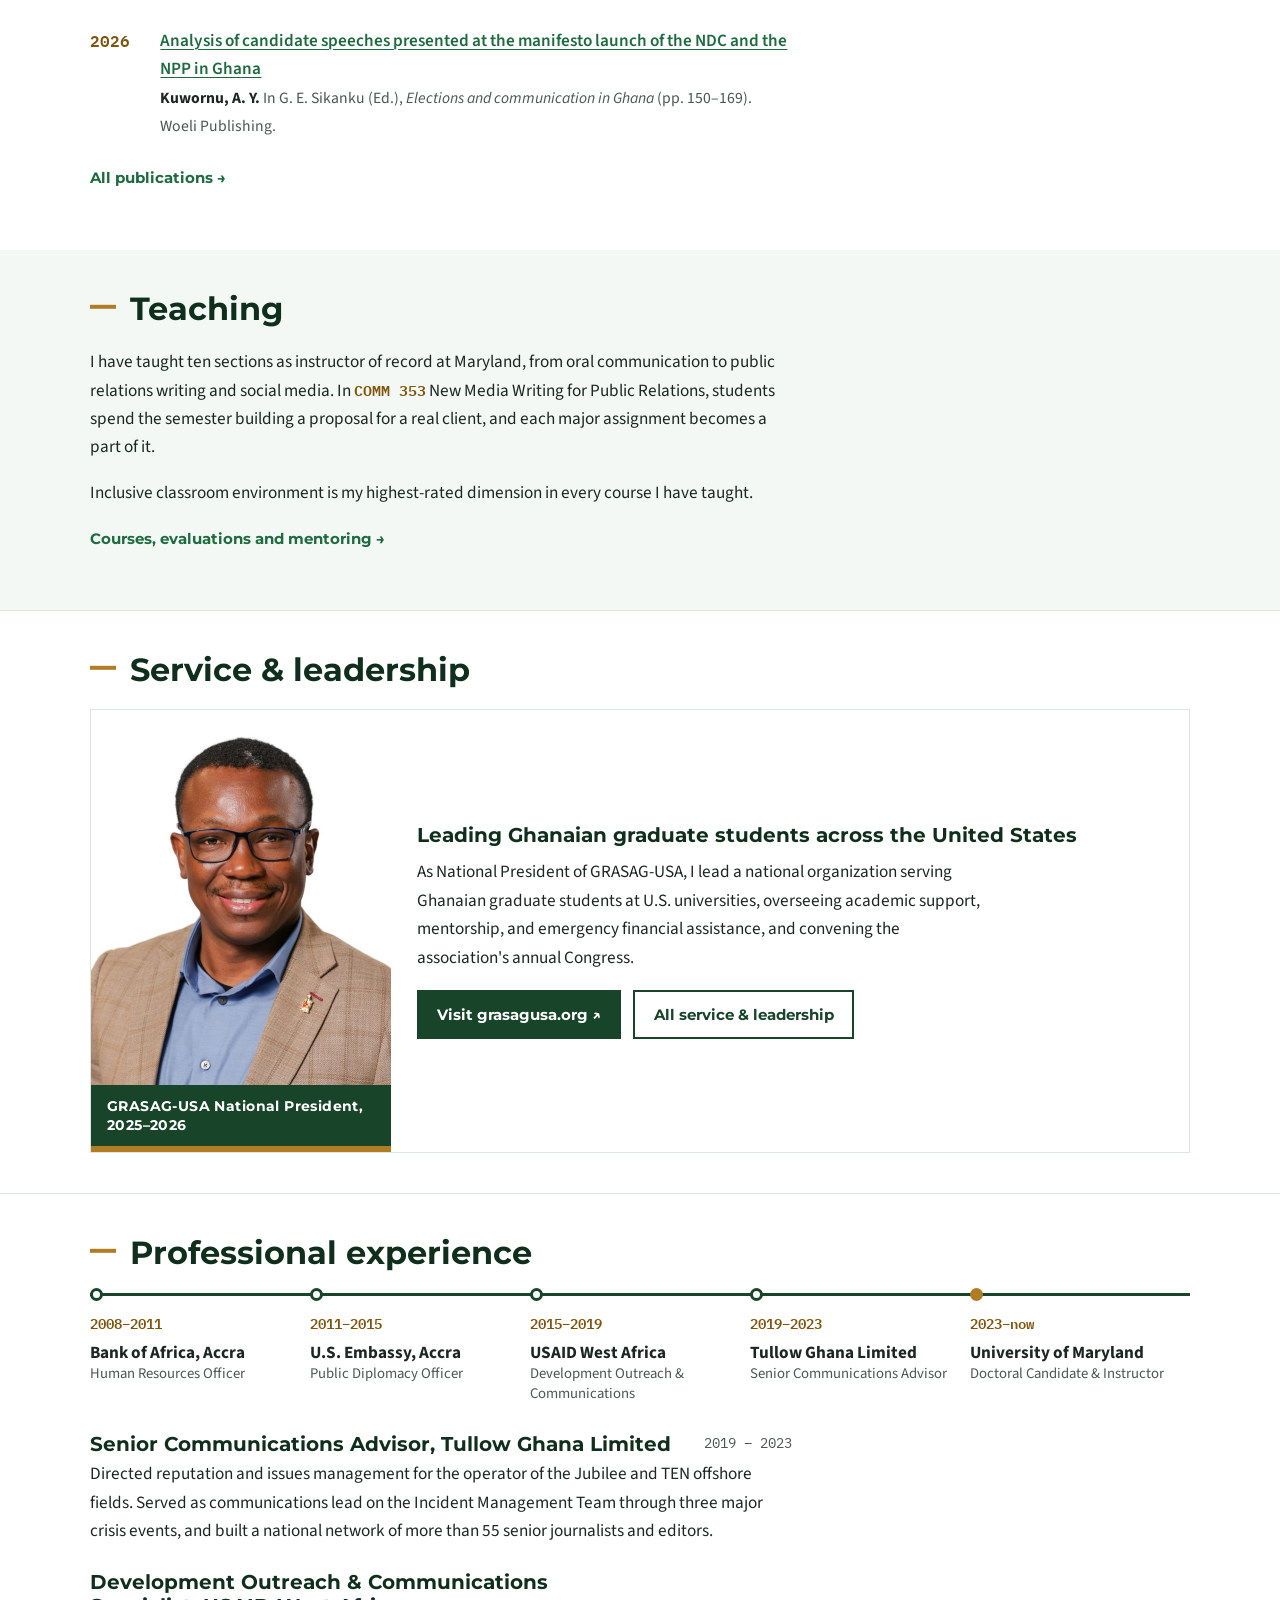
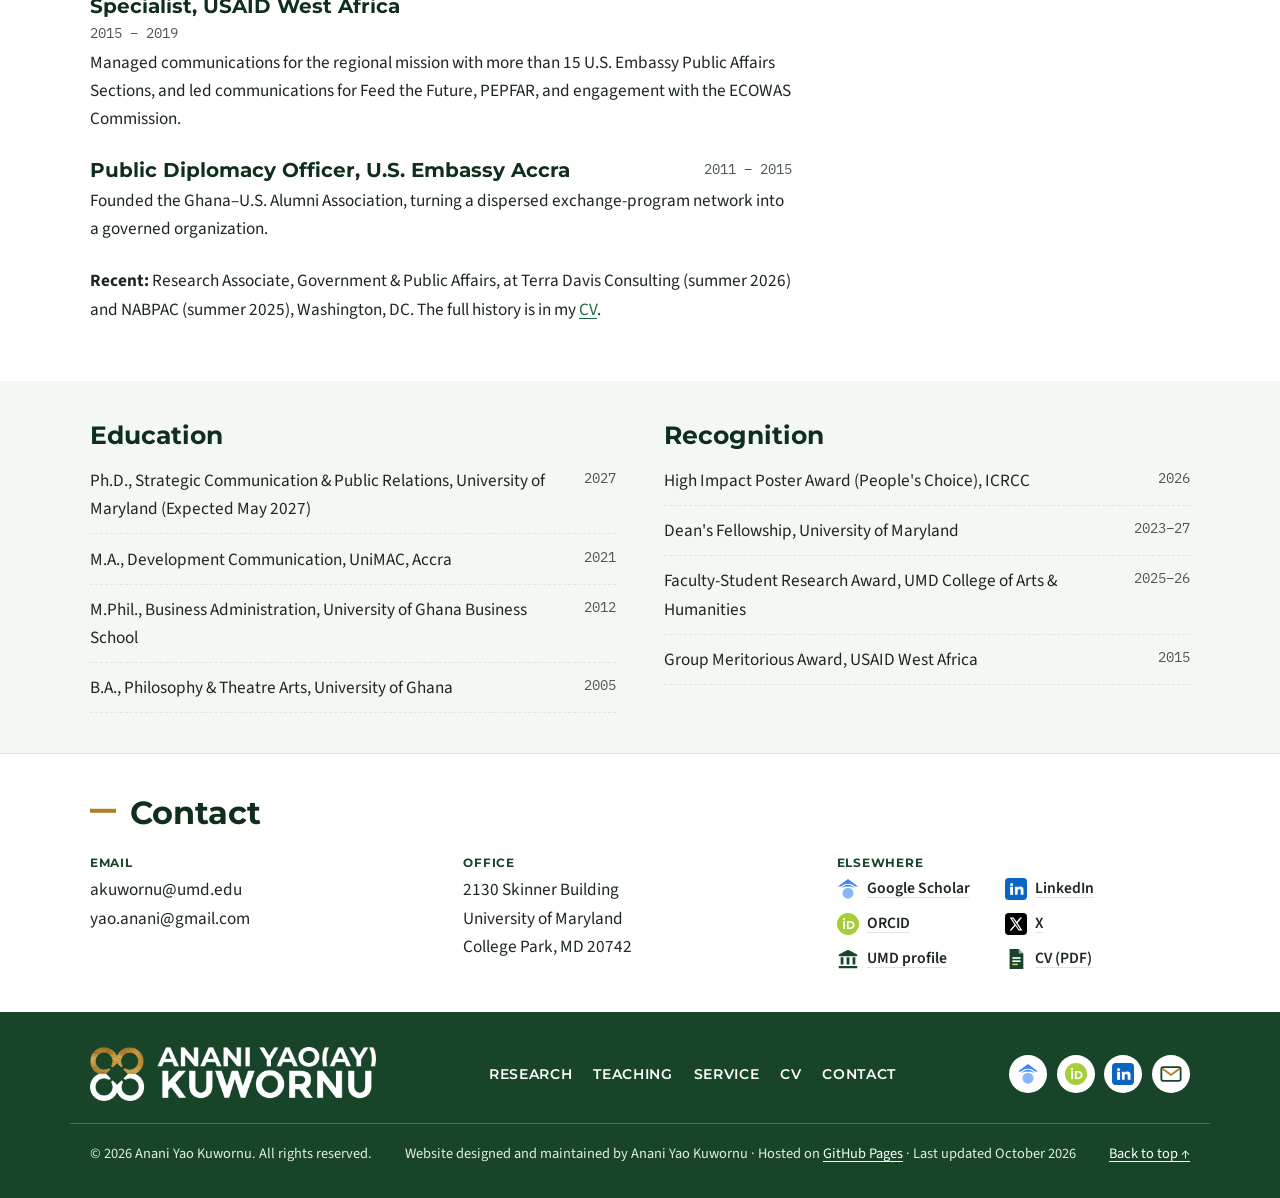
==== commit baf7dcbb: "Add X profile link to contact section" ====
--- a/index.html
+++ b/index.html
@@ -220,6 +220,7 @@
           </div>
           <div class="links stack">
             <a class="ico-link" href="https://www.linkedin.com/in/yaokuwornu" target="_blank" rel="noopener"><svg class="ico" viewBox="0 0 24 24" aria-hidden="true"><rect width="24" height="24" rx="4" fill="#0A66C2"/><circle cx="7.2" cy="7.2" r="1.7" fill="#fff"/><rect x="5.6" y="9.6" width="3.2" height="8.8" fill="#fff"/><path fill="#fff" d="M10.8 9.6h3v1.3c.5-.8 1.5-1.5 3-1.5 2.6 0 3.4 1.7 3.4 4.2v4.8h-3.1v-4.3c0-1.1-.3-2-1.5-2s-1.8.9-1.8 2v4.3h-3z"/></svg><span>LinkedIn</span></a>
+            <a class="ico-link" href="https://x.com/YaoKuwornu" target="_blank" rel="noopener"><svg class="ico" viewBox="0 0 24 24" aria-hidden="true"><rect width="24" height="24" rx="4" fill="#000"/><path fill="#fff" d="M5.2 5h4.1l3.4 4.6L16.6 5h2.1l-5 5.8L19 19h-4.1l-3.6-5-4.3 5H4.9l5.5-6.3z"/><path fill="#000" d="M7.6 6.3h1.2l7.7 11.4h-1.2z"/></svg><span>X</span></a>
             <a class="ico-link" href="cv/Kuwornu_CV.pdf" target="_blank" rel="noopener"><svg class="ico" viewBox="0 0 24 24" aria-hidden="true"><path fill="var(--green)" d="M5 1h10l5 5v17H5z"/><path fill="#fff" d="M15 1v5h5z" opacity=".55"/><rect x="8" y="10" width="9" height="1.8" fill="#fff"/><rect x="8" y="13.5" width="9" height="1.8" fill="#fff"/><rect x="8" y="17" width="6" height="1.8" fill="#e3c27c"/></svg><span>CV (PDF)</span></a>
           </div>
         </div>
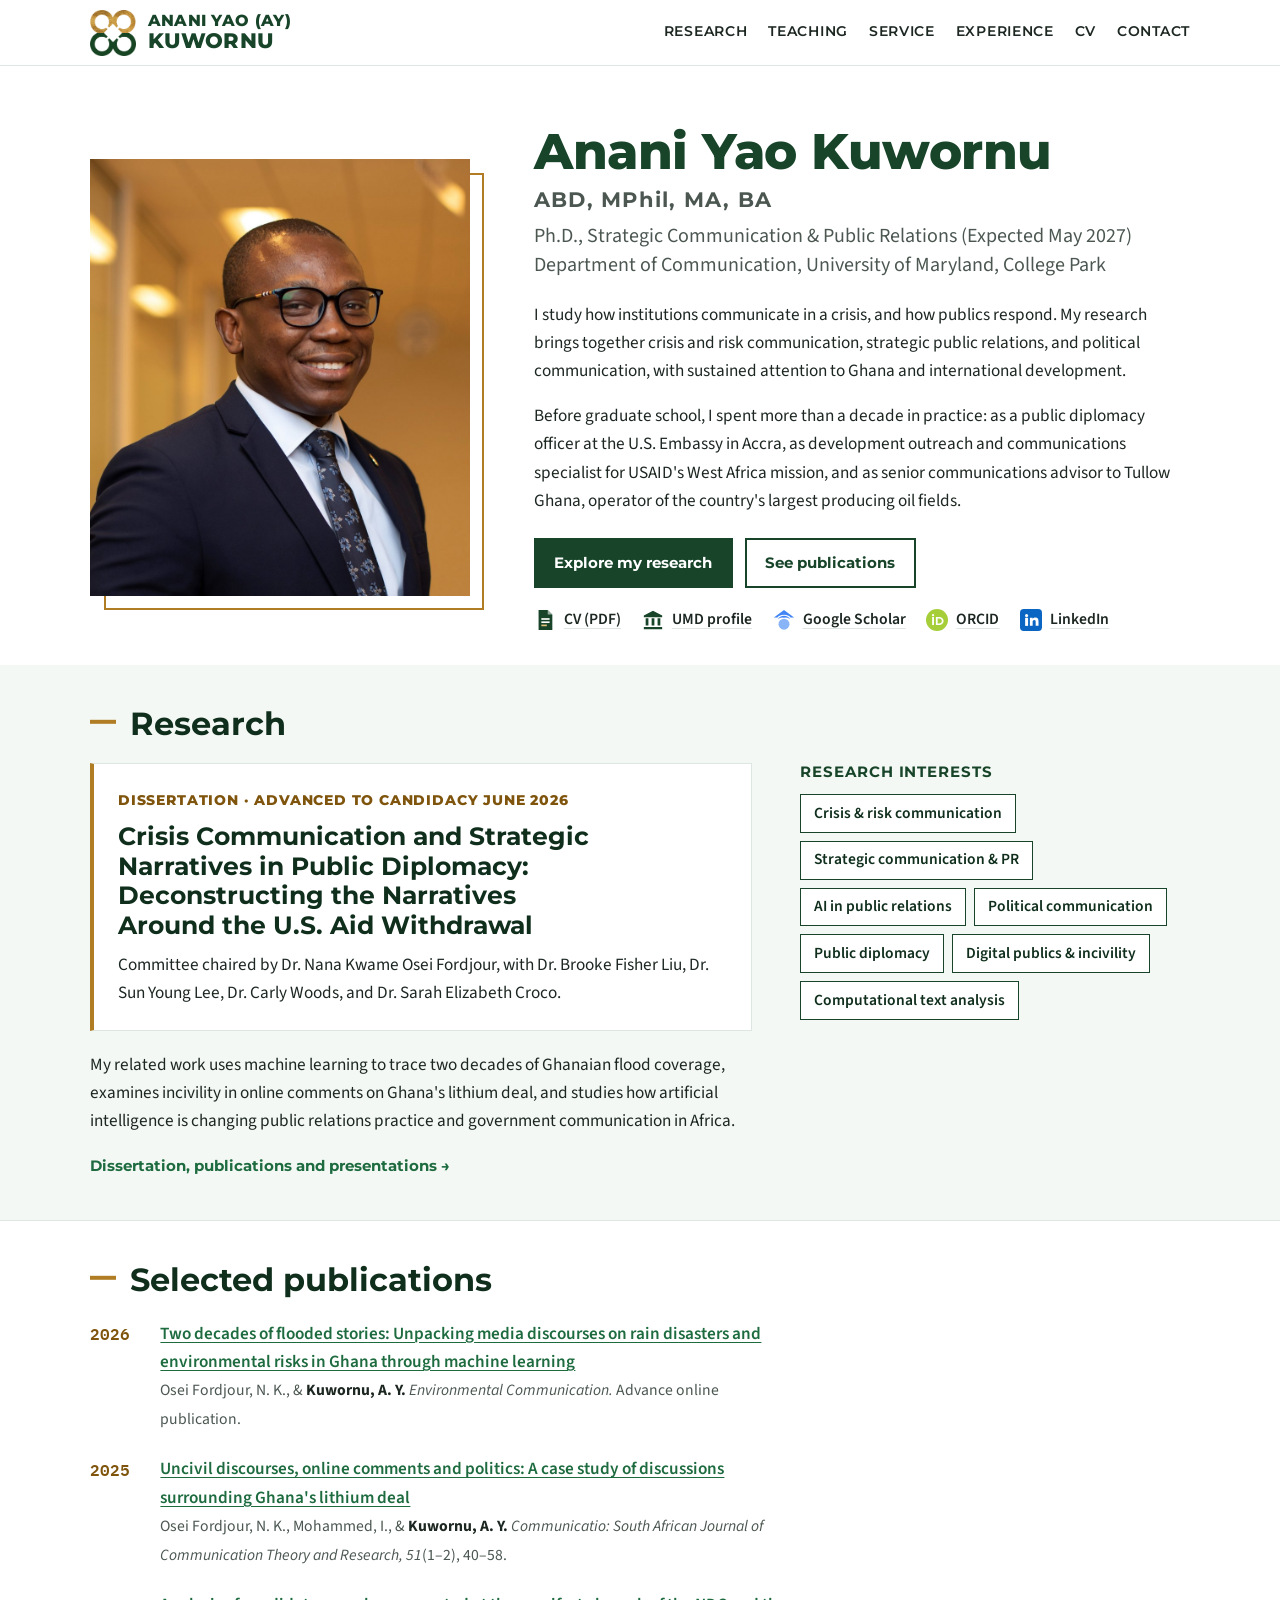
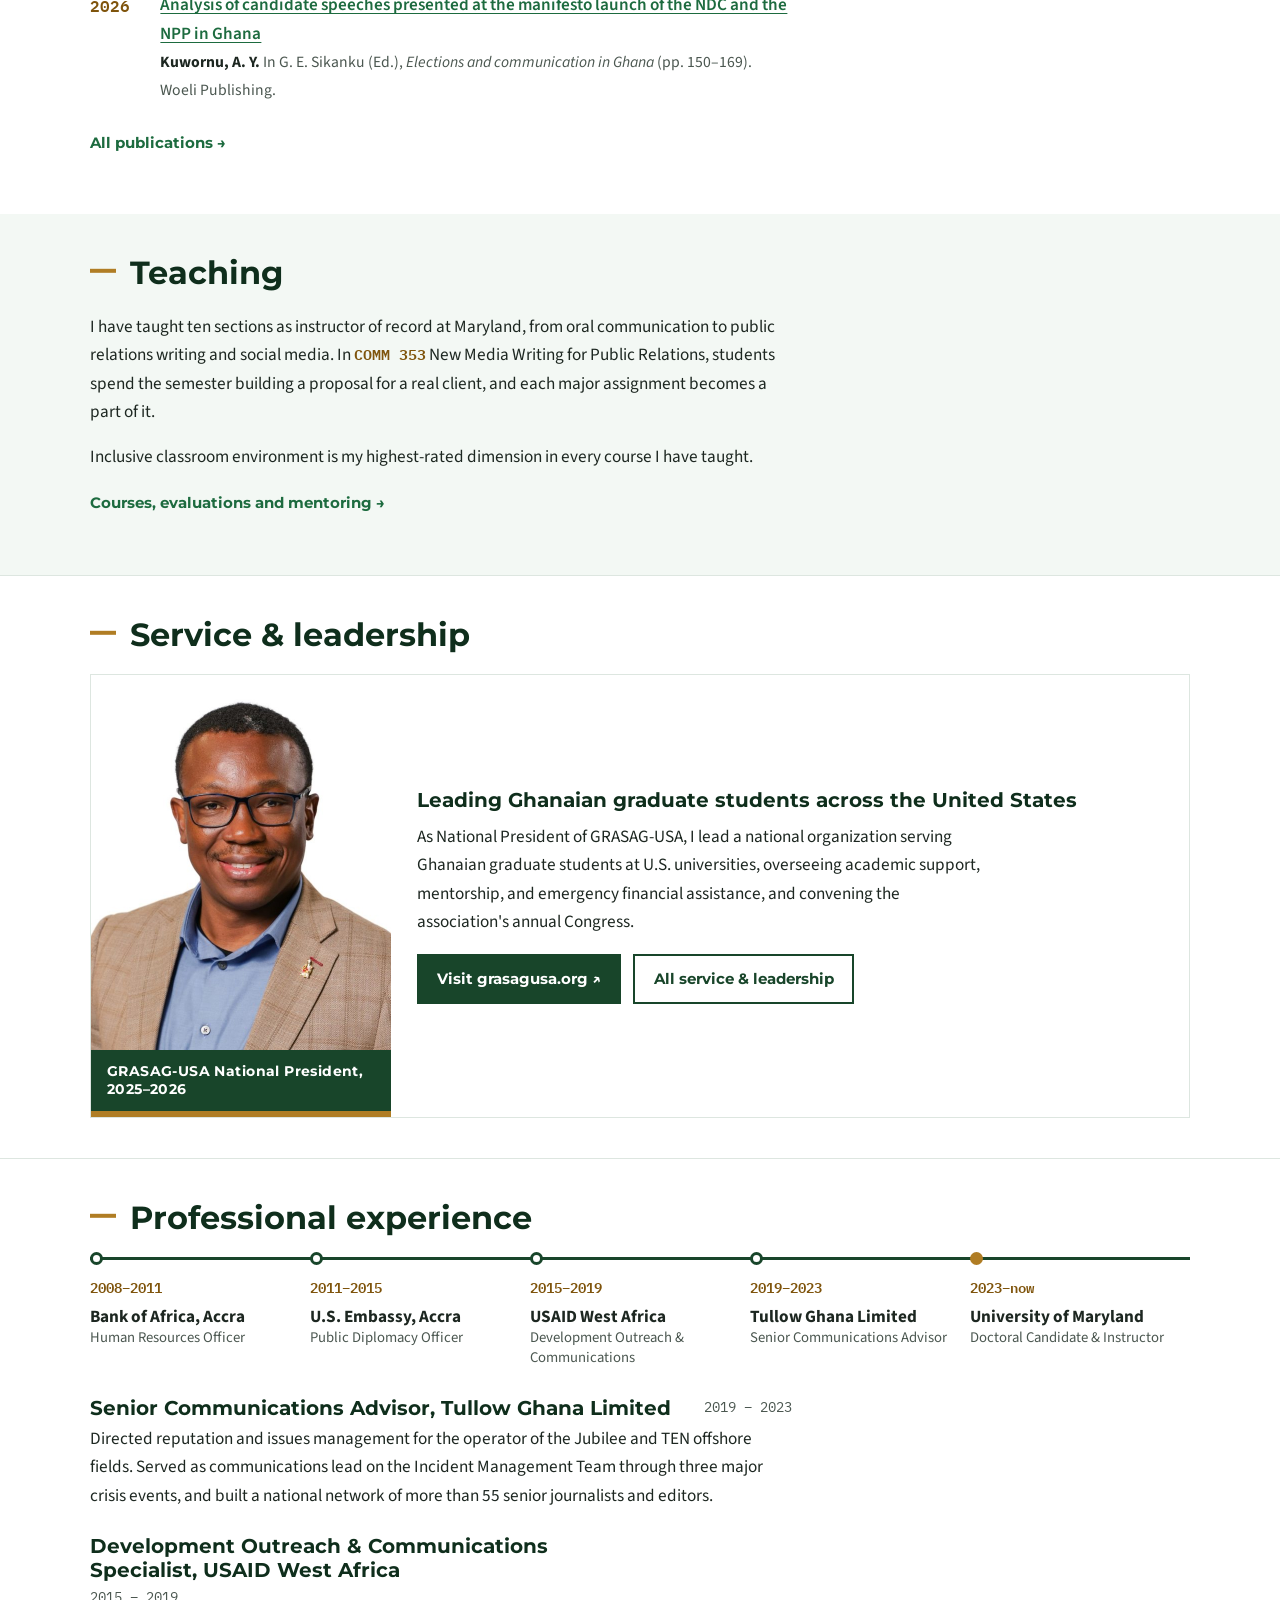
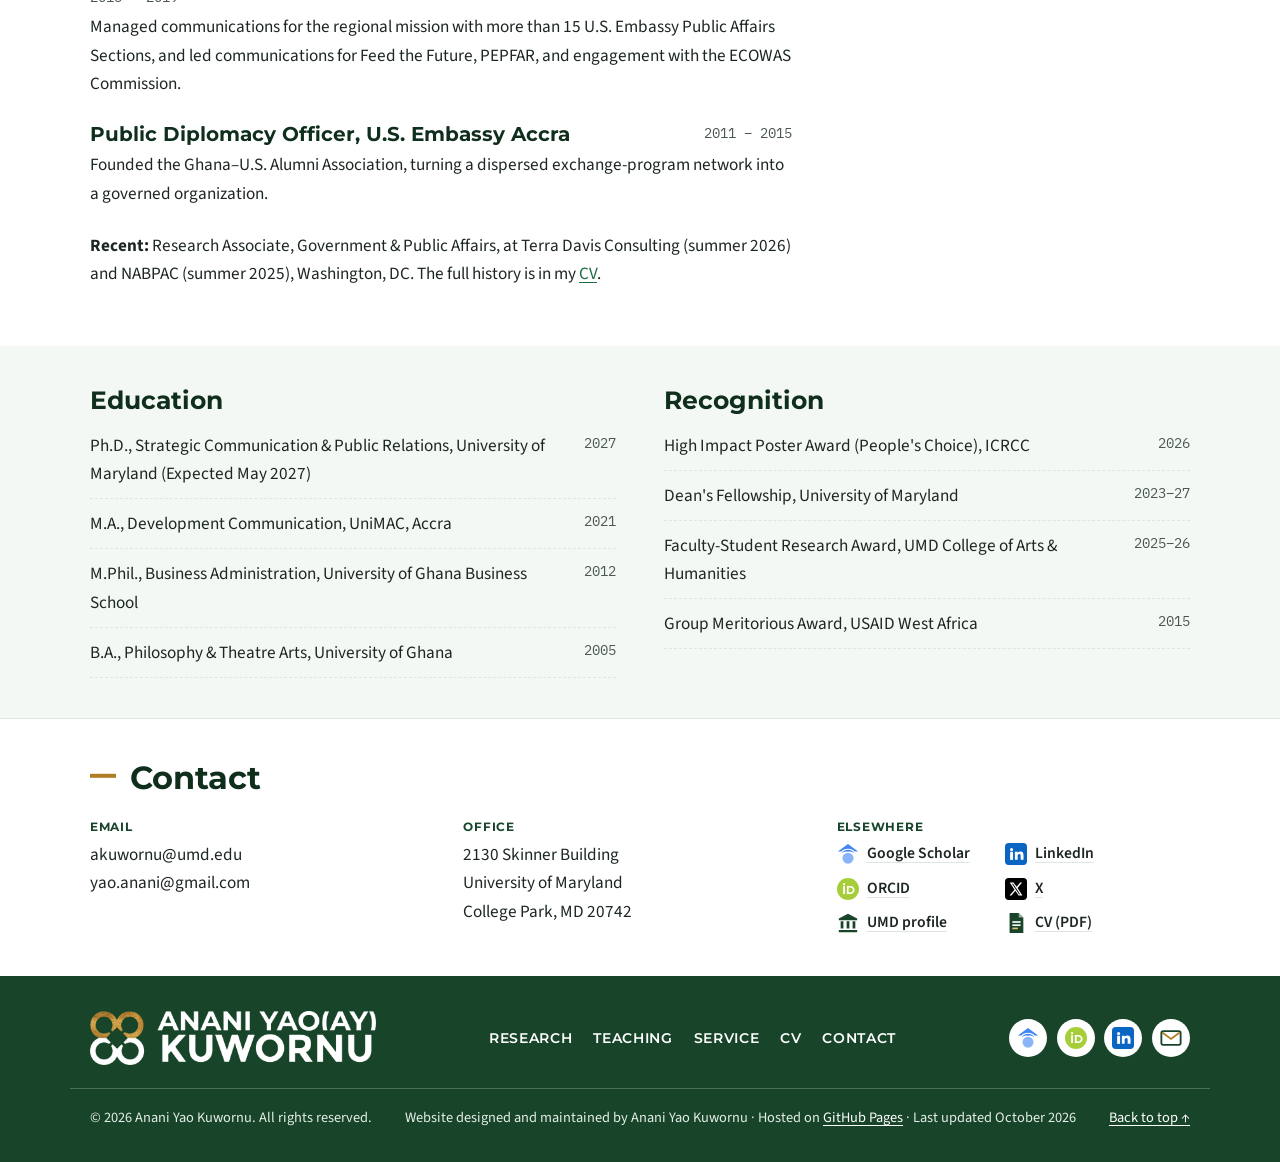
==== commit 5e873774: "Remove email from hero links and reorder profile links" ====
--- a/index.html
+++ b/index.html
@@ -54,11 +54,10 @@
       </div>
       <div class="links">
         <a class="ico-link" href="cv/Kuwornu_CV.pdf" target="_blank" rel="noopener"><svg class="ico" viewBox="0 0 24 24" aria-hidden="true"><path fill="var(--green)" d="M5 1h10l5 5v17H5z"/><path fill="#fff" d="M15 1v5h5z" opacity=".55"/><rect x="8" y="10" width="9" height="1.8" fill="#fff"/><rect x="8" y="13.5" width="9" height="1.8" fill="#fff"/><rect x="8" y="17" width="6" height="1.8" fill="#e3c27c"/></svg><span>CV (PDF)</span></a>
-        <a class="ico-link" href="mailto:akuwornu@umd.edu"><svg class="ico" viewBox="0 0 24 24" aria-hidden="true"><rect x="1.5" y="4.5" width="21" height="15" rx="2" fill="none" stroke="var(--green)" stroke-width="2"/><path d="m2.5 6 9.5 7 9.5-7" fill="none" stroke="var(--gold)" stroke-width="2"/></svg><span>akuwornu@umd.edu</span></a>
+        <a class="ico-link" href="https://communication.umd.edu/directory/anani-yao-kuwornu" target="_blank" rel="noopener"><svg class="ico" viewBox="0 0 24 24" aria-hidden="true"><path fill="var(--green)" d="M12 2 2 7v2h20V7zM4 10h3v8H4zm6.5 0h3v8h-3zM17 10h3v8h-3zM2 19.5h20V22H2z"/></svg><span>UMD profile</span></a>
         <a class="ico-link" href="https://scholar.google.com/citations?user=qpIRieoAAAAJ" target="_blank" rel="noopener"><svg class="ico" viewBox="0 0 24 24" aria-hidden="true"><circle cx="12" cy="16.5" r="6" fill="#8AB4F8"/><path fill="#4285F4" d="M12 1 1 9.4h3.9C6.1 7.6 8.9 6.4 12 6.4s5.9 1.2 7.1 3H23z"/><path fill="#4285F4" d="M5.3 11.2C6.5 8.8 9 7.4 12 7.4s5.5 1.4 6.7 3.8A7 7 0 0 0 12 9.6a7 7 0 0 0-6.7 1.6z"/></svg><span>Google Scholar</span></a>
         <a class="ico-link" href="https://orcid.org/0009-0002-5520-6658" target="_blank" rel="noopener"><svg class="ico" viewBox="0 0 24 24" aria-hidden="true"><circle cx="12" cy="12" r="12" fill="#A6CE39"/><circle cx="7.7" cy="6.7" r="1.25" fill="#fff"/><rect x="6.7" y="8.7" width="2" height="8.8" fill="#fff"/><path fill="#fff" fill-rule="evenodd" d="M10.8 8.7h3.5c3 0 4.9 1.9 4.9 4.4s-1.9 4.4-4.9 4.4h-3.5zm1.9 1.7v5.4h1.5c1.9 0 3.1-1.1 3.1-2.7s-1.2-2.7-3.1-2.7z"/></svg><span>ORCID</span></a>
         <a class="ico-link" href="https://www.linkedin.com/in/yaokuwornu" target="_blank" rel="noopener"><svg class="ico" viewBox="0 0 24 24" aria-hidden="true"><rect width="24" height="24" rx="4" fill="#0A66C2"/><circle cx="7.2" cy="7.2" r="1.7" fill="#fff"/><rect x="5.6" y="9.6" width="3.2" height="8.8" fill="#fff"/><path fill="#fff" d="M10.8 9.6h3v1.3c.5-.8 1.5-1.5 3-1.5 2.6 0 3.4 1.7 3.4 4.2v4.8h-3.1v-4.3c0-1.1-.3-2-1.5-2s-1.8.9-1.8 2v4.3h-3z"/></svg><span>LinkedIn</span></a>
-        <a class="ico-link" href="https://communication.umd.edu/directory/anani-yao-kuwornu" target="_blank" rel="noopener"><svg class="ico" viewBox="0 0 24 24" aria-hidden="true"><path fill="var(--green)" d="M12 2 2 7v2h20V7zM4 10h3v8H4zm6.5 0h3v8h-3zM17 10h3v8h-3zM2 19.5h20V22H2z"/></svg><span>UMD profile</span></a>
       </div>
     </div>
   </div>
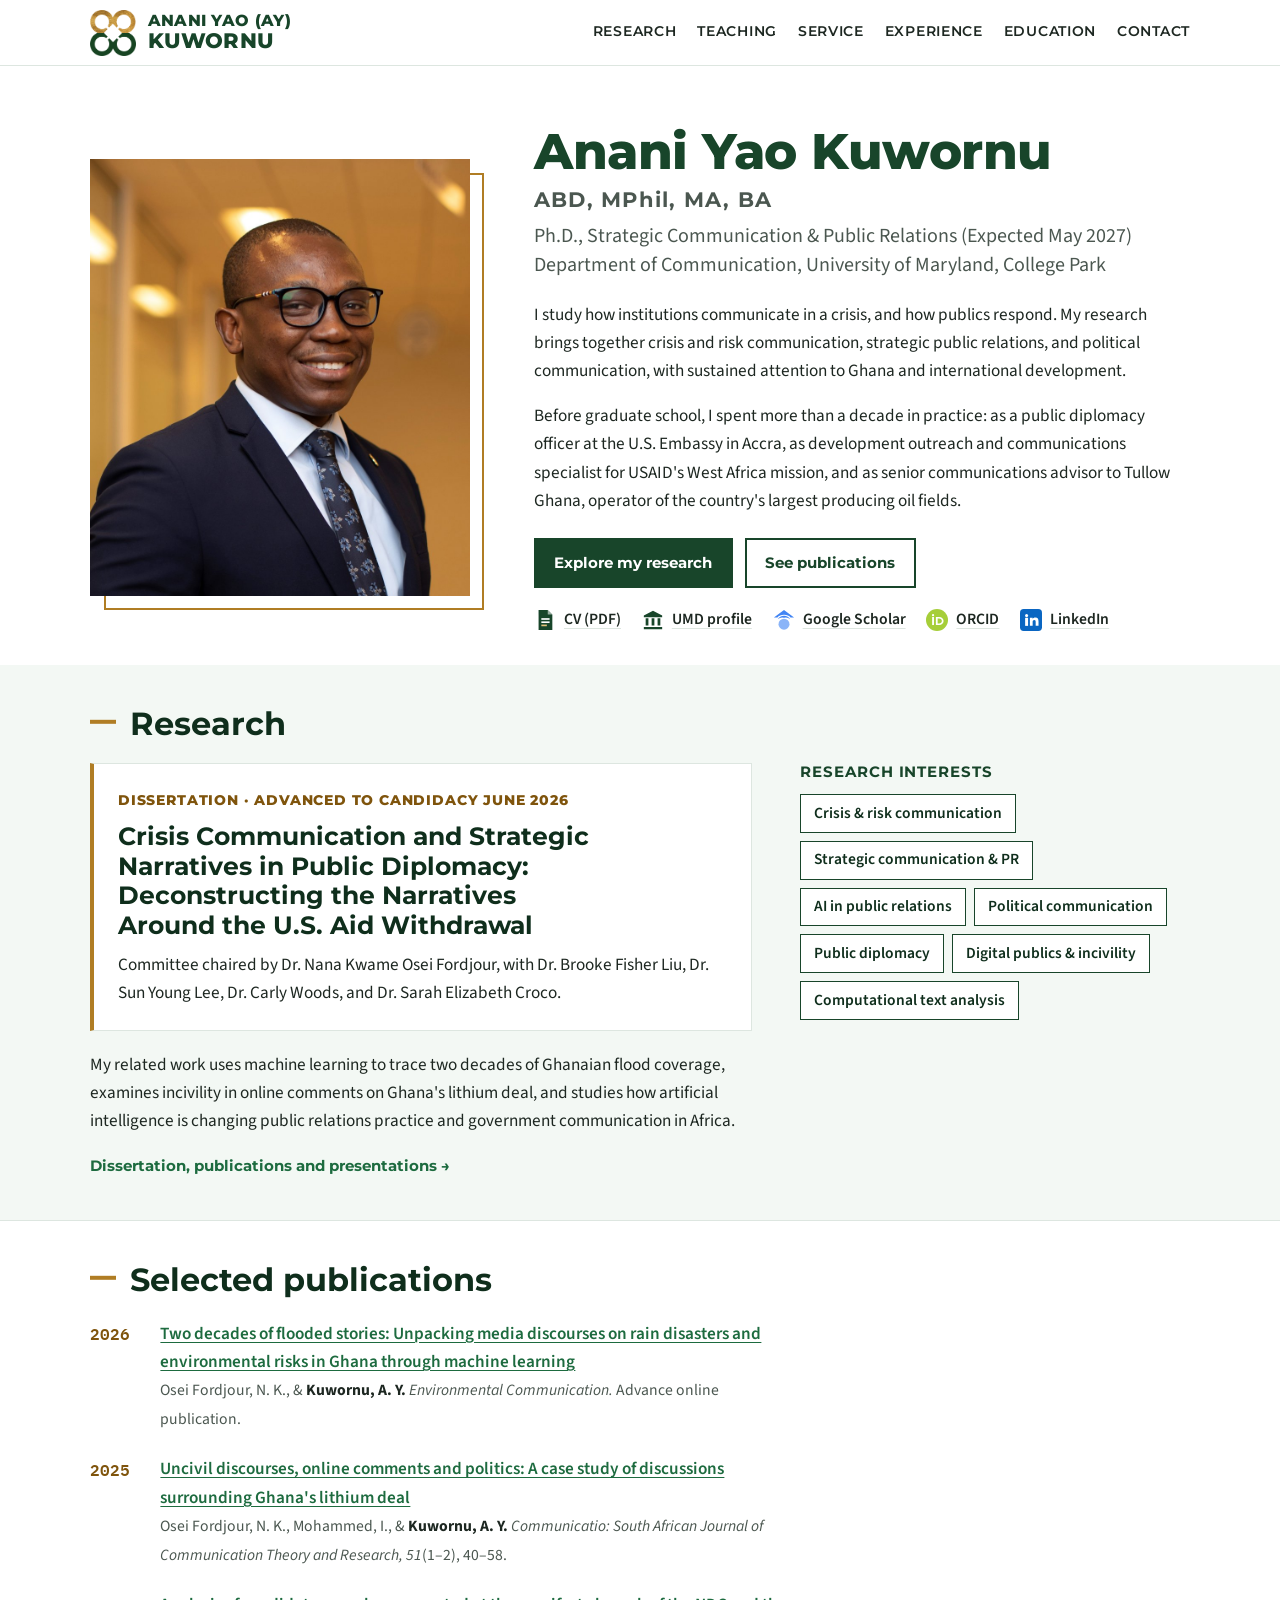
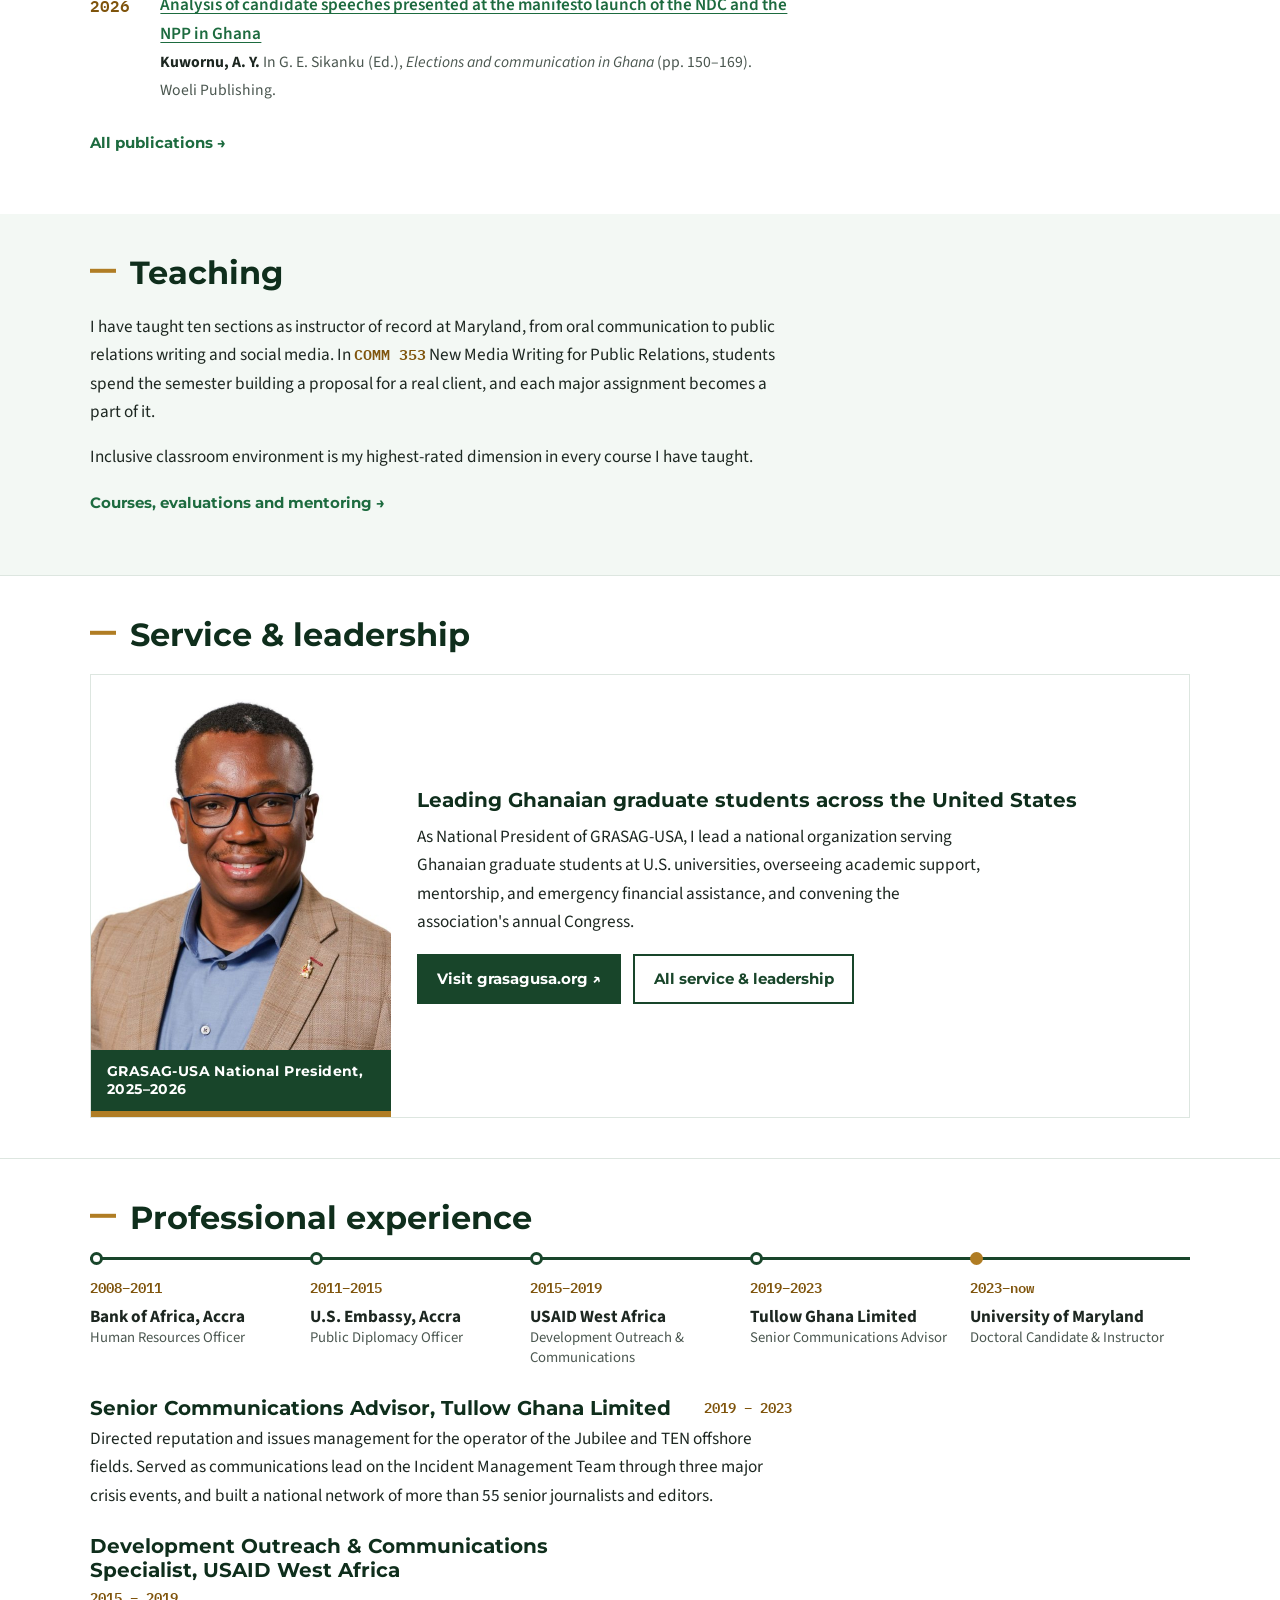
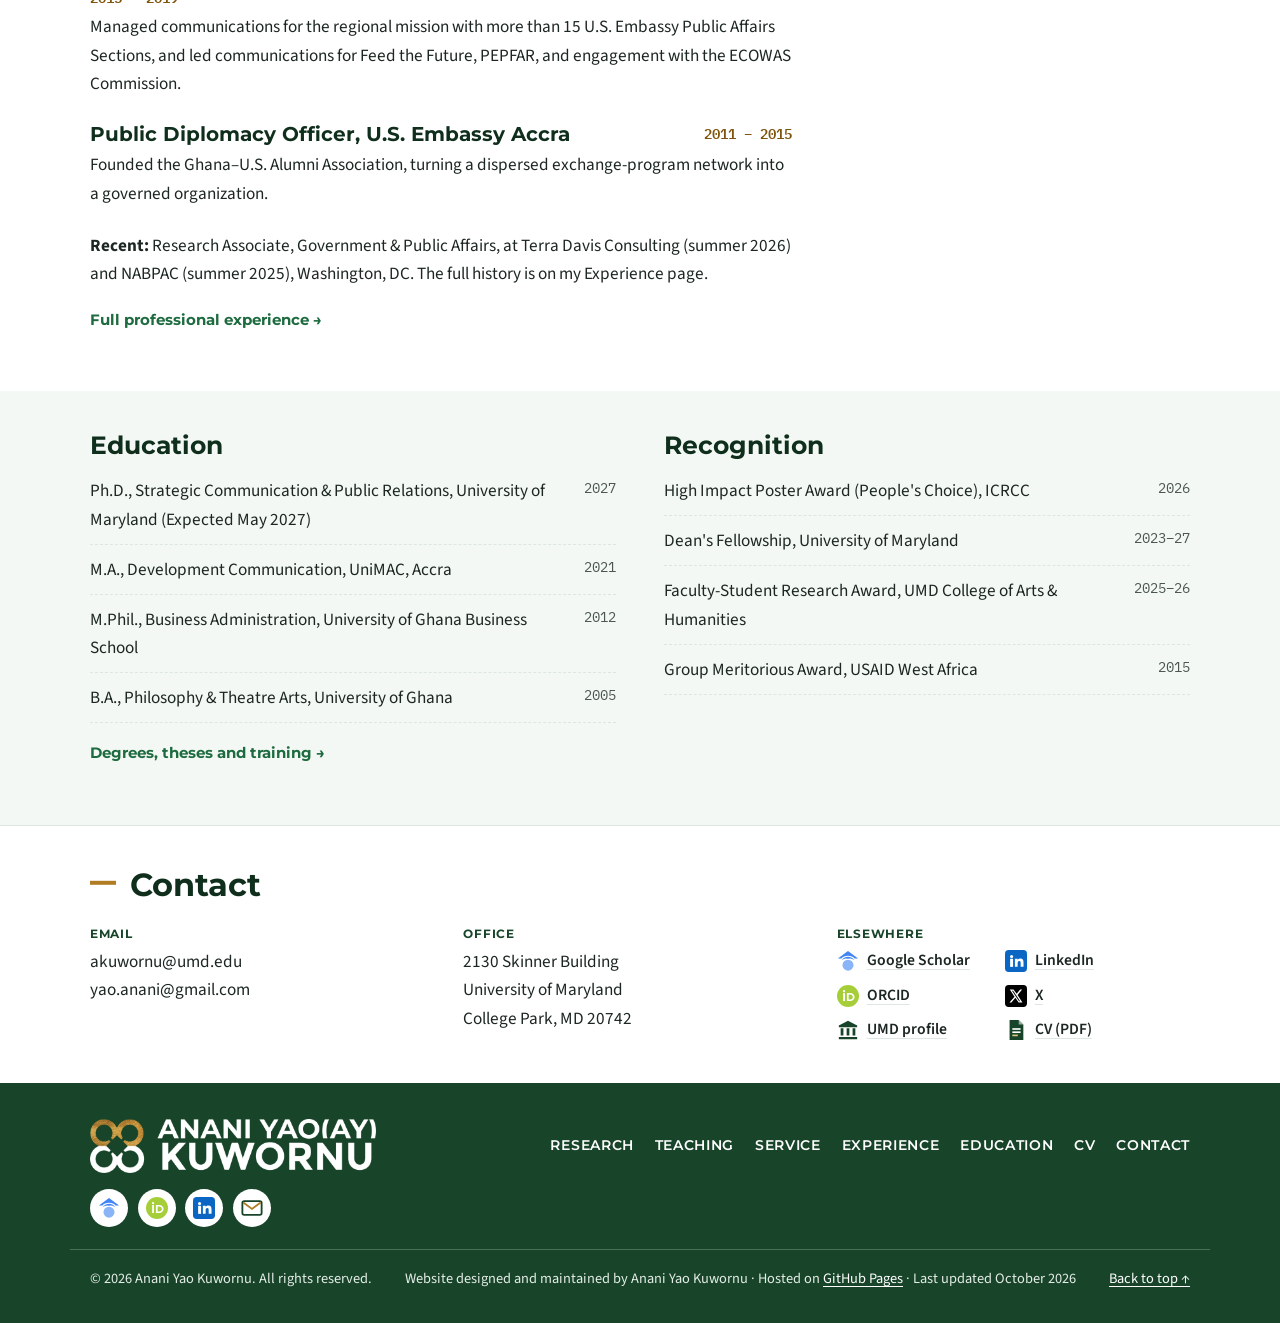
==== commit f867283e: "Add Experience and Education pages Give experience and education their own pages with full detail fr" ====
--- a/index.html
+++ b/index.html
@@ -28,8 +28,8 @@
       <a href="research/index.html">Research</a>
       <a href="teaching/index.html">Teaching</a>
       <a href="service/index.html">Service</a>
-      <a href="#experience">Experience</a>
-      <a href="cv/Kuwornu_CV.pdf" target="_blank" rel="noopener">CV</a>
+      <a href="experience/index.html">Experience</a>
+      <a href="education/index.html">Education</a>
       <a href="#contact">Contact</a>
     </nav>
   </div>
@@ -177,7 +177,8 @@
         <p>Founded the Ghana–U.S. Alumni Association, turning a dispersed exchange-program network into a governed organization.</p>
       </li>
     </ul>
-    <p class="prose" style="margin-top:1.5rem"><strong>Recent:</strong> Research Associate, Government &amp; Public Affairs, at Terra Davis Consulting (summer 2026) and NABPAC (summer 2025), Washington, DC. The full history is in my <a href="cv/Kuwornu_CV.pdf" target="_blank" rel="noopener">CV</a>.</p>
+    <p class="prose" style="margin-top:1.5rem"><strong>Recent:</strong> Research Associate, Government &amp; Public Affairs, at Terra Davis Consulting (summer 2026) and NABPAC (summer 2025), Washington, DC. The full history is on my Experience page.</p>
+    <p style="margin-top:1rem"><a class="more" href="experience/index.html">Full professional experience →</a></p>
   </div>
 </section>
 
@@ -191,6 +192,7 @@
         <li><span>M.Phil., Business Administration, University of Ghana Business School</span><span class="r">2012</span></li>
         <li><span>B.A., Philosophy &amp; Theatre Arts, University of Ghana</span><span class="r">2005</span></li>
       </ul>
+      <p style="margin-top:1rem"><a class="more" href="education/index.html">Degrees, theses and training →</a></p>
     </div>
     <div>
       <h2 style="font-size:var(--step-2);margin-bottom:1rem">Recognition</h2>
@@ -233,7 +235,7 @@
   <div class="wrap">
     <img src="images/logo-white.png" alt="Anani Yao (AY) Kuwornu" width="900" height="170">
     <nav class="foot-nav" aria-label="Footer">
-      <a href="research/index.html">Research</a><a href="teaching/index.html">Teaching</a><a href="service/index.html">Service</a><a href="cv/Kuwornu_CV.pdf" target="_blank" rel="noopener">CV</a><a href="#contact">Contact</a>
+      <a href="research/index.html">Research</a><a href="teaching/index.html">Teaching</a><a href="service/index.html">Service</a><a href="experience/index.html">Experience</a><a href="education/index.html">Education</a><a href="cv/Kuwornu_CV.pdf" target="_blank" rel="noopener">CV</a><a href="#contact">Contact</a>
     </nav>
     <div class="foot-social"><a href="https://scholar.google.com/citations?user=qpIRieoAAAAJ" target="_blank" rel="noopener" aria-label="Google Scholar" title="Google Scholar"><svg class="ico" viewBox="0 0 24 24" aria-hidden="true"><circle cx="12" cy="16.5" r="6" fill="#8AB4F8"/><path fill="#4285F4" d="M12 1 1 9.4h3.9C6.1 7.6 8.9 6.4 12 6.4s5.9 1.2 7.1 3H23z"/><path fill="#4285F4" d="M5.3 11.2C6.5 8.8 9 7.4 12 7.4s5.5 1.4 6.7 3.8A7 7 0 0 0 12 9.6a7 7 0 0 0-6.7 1.6z"/></svg></a><a href="https://orcid.org/0009-0002-5520-6658" target="_blank" rel="noopener" aria-label="ORCID" title="ORCID"><svg class="ico" viewBox="0 0 24 24" aria-hidden="true"><circle cx="12" cy="12" r="12" fill="#A6CE39"/><circle cx="7.7" cy="6.7" r="1.25" fill="#fff"/><rect x="6.7" y="8.7" width="2" height="8.8" fill="#fff"/><path fill="#fff" fill-rule="evenodd" d="M10.8 8.7h3.5c3 0 4.9 1.9 4.9 4.4s-1.9 4.4-4.9 4.4h-3.5zm1.9 1.7v5.4h1.5c1.9 0 3.1-1.1 3.1-2.7s-1.2-2.7-3.1-2.7z"/></svg></a><a href="https://www.linkedin.com/in/yaokuwornu" target="_blank" rel="noopener" aria-label="LinkedIn" title="LinkedIn"><svg class="ico" viewBox="0 0 24 24" aria-hidden="true"><rect width="24" height="24" rx="4" fill="#0A66C2"/><circle cx="7.2" cy="7.2" r="1.7" fill="#fff"/><rect x="5.6" y="9.6" width="3.2" height="8.8" fill="#fff"/><path fill="#fff" d="M10.8 9.6h3v1.3c.5-.8 1.5-1.5 3-1.5 2.6 0 3.4 1.7 3.4 4.2v4.8h-3.1v-4.3c0-1.1-.3-2-1.5-2s-1.8.9-1.8 2v4.3h-3z"/></svg></a><a href="mailto:akuwornu@umd.edu" aria-label="Email" title="Email"><svg class="ico" viewBox="0 0 24 24" aria-hidden="true"><rect x="1.5" y="4.5" width="21" height="15" rx="2" fill="none" stroke="var(--green)" stroke-width="2"/><path d="m2.5 6 9.5 7 9.5-7" fill="none" stroke="var(--gold)" stroke-width="2"/></svg></a></div>
   </div>
--- a/assets/css/style.css
+++ b/assets/css/style.css
@@ -291,3 +291,22 @@
 .vig-photo figcaption { padding: 0.75rem 1rem; color: #ffffff; font-family: var(--display); font-weight: 700; font-size: 0.85rem; letter-spacing: 0.03em; line-height: 1.35; }
 @media (max-width: 760px) { .vig-photo { max-width: 340px; } }
 @media (prefers-reduced-motion: reduce) { .vig-photo img { transition: none; } }
+
+/* Experience and education pages */
+.roles-full { gap: 2rem; }
+.roles-full > li { padding-bottom: 2rem; border-bottom: 1px solid var(--line); }
+.roles-full > li:last-child { border-bottom: 0; padding-bottom: 0; }
+.roles .org { display: block; color: var(--ink-soft); font-weight: 600; margin-top: 0.15rem; }
+.roles .when { font-weight: 600; color: var(--gold-text); }
+.bul { margin: 0.6rem 0 0; padding-left: 1.2rem; display: grid; gap: 0.45rem; }
+.bul li::marker { color: var(--gold); }
+@media (min-width: 861px) {
+  .roles-full { max-width: none; }
+  .roles-full > li { display: grid; grid-template-columns: minmax(0, 1fr) minmax(0, 1.75fr); column-gap: 3rem; align-items: start; }
+  .roles-full > li > .head, .roles-full > li > .org { grid-column: 1; }
+  .roles-full > li > .head { flex-direction: column; gap: 0.2rem; }
+  .roles-full > li > .head .when { order: -1; }
+  .roles-full > li > .bul, .roles-full > li > .detail { grid-column: 2; grid-row: 1 / span 3; margin-top: 0; }
+}
+.detail { display: grid; gap: 0.5rem; margin-top: 0.45rem; }
+.detail p { margin: 0; }
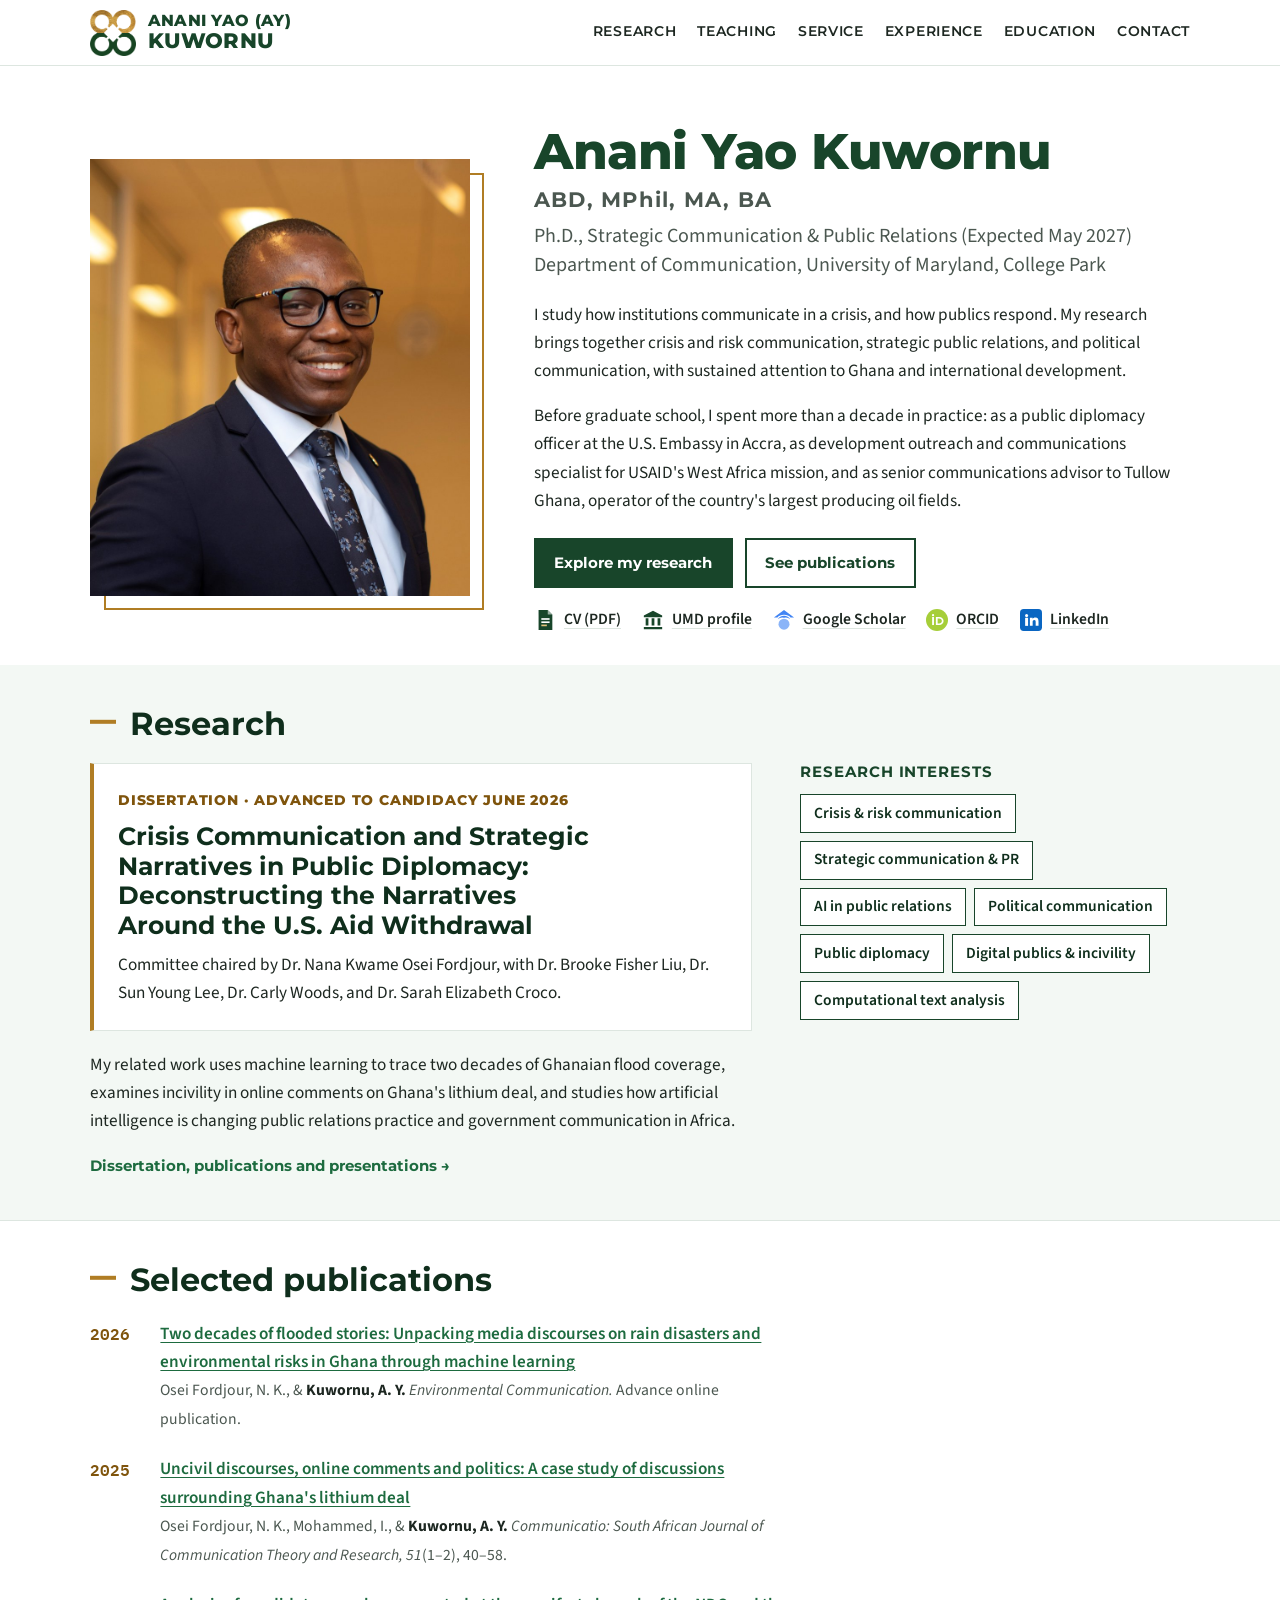
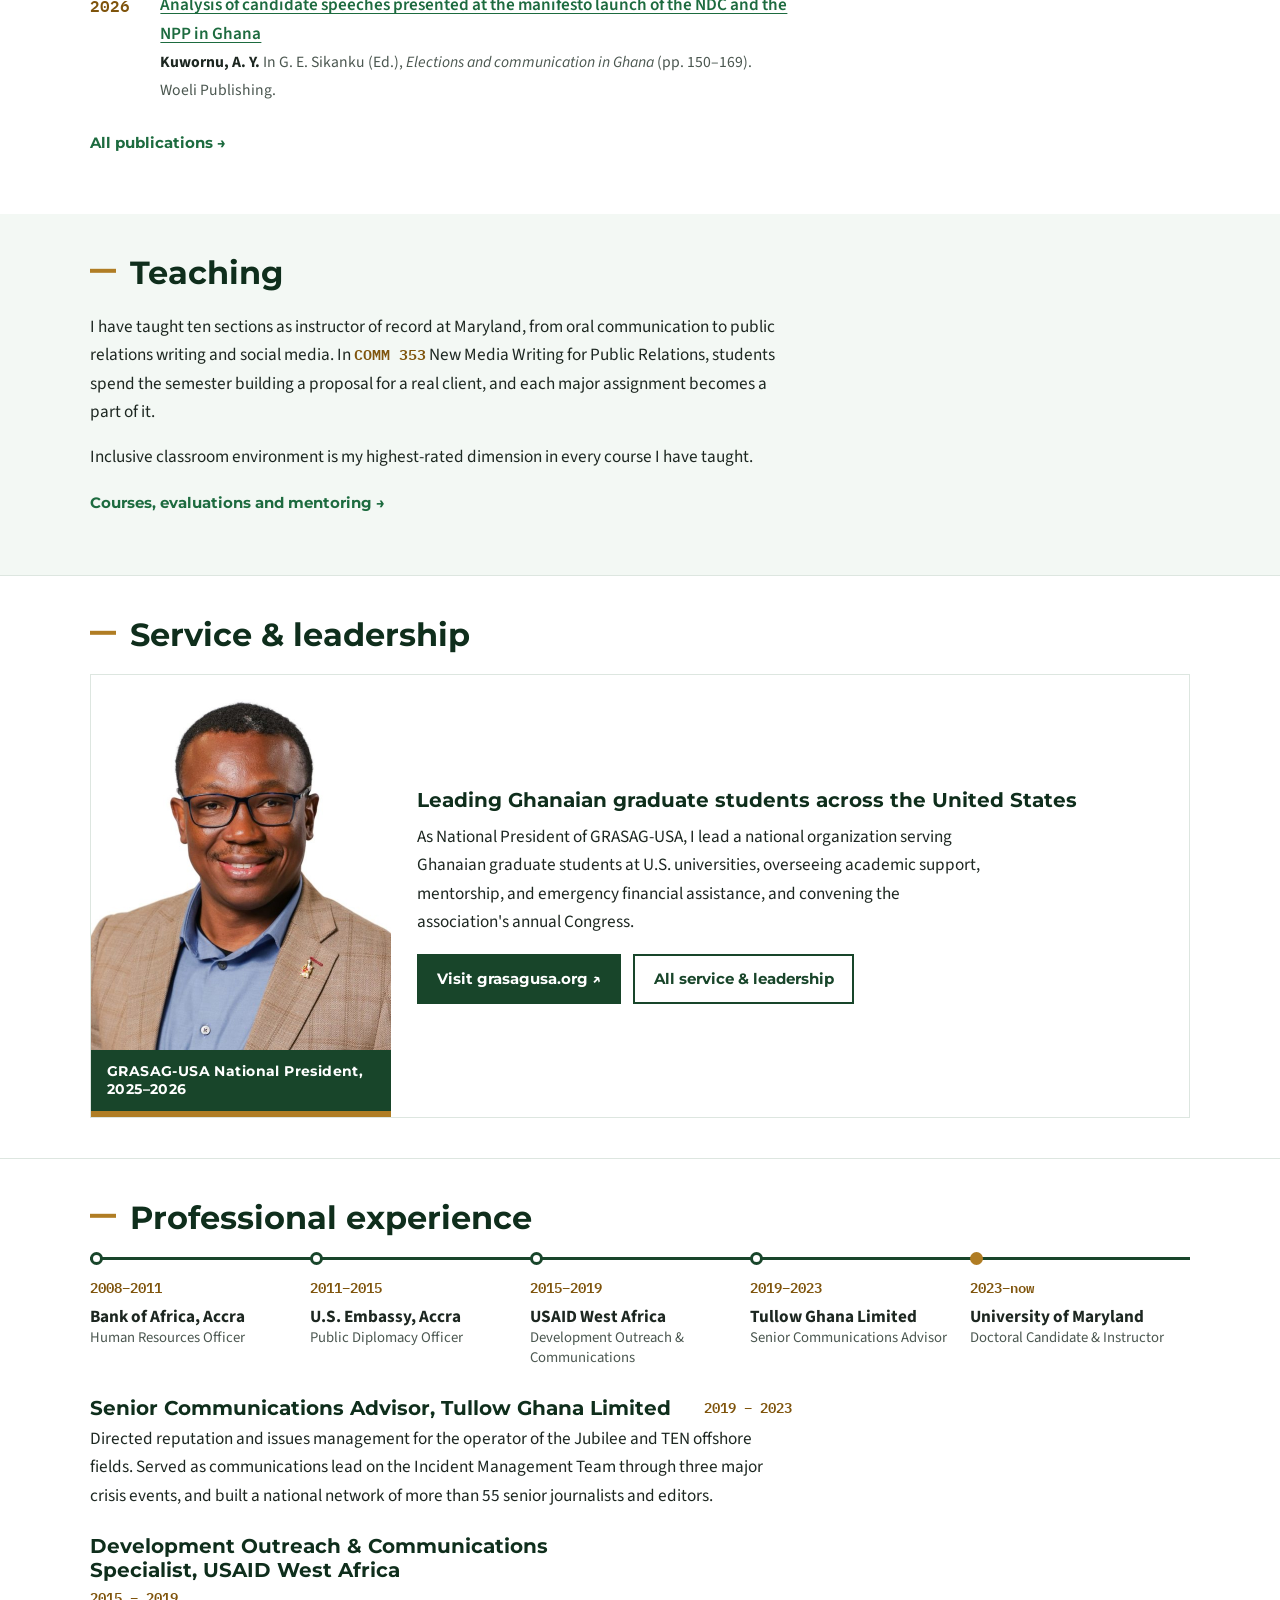
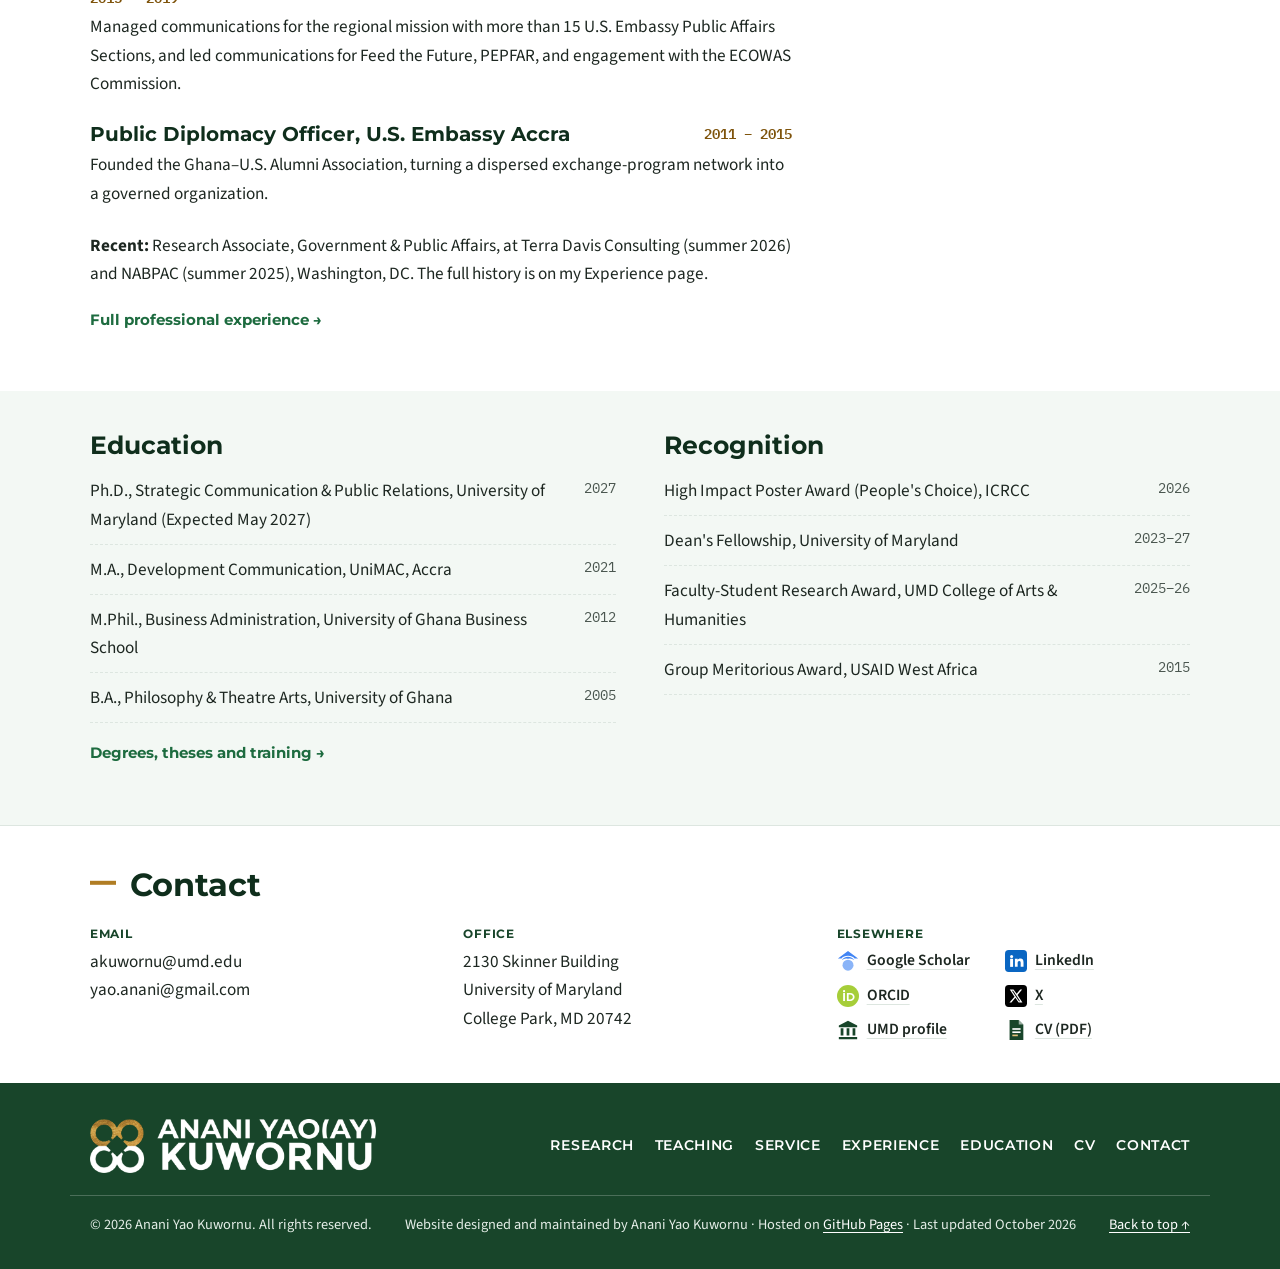
==== commit ac37d240: "Remove icon row from footer" ====
--- a/index.html
+++ b/index.html
@@ -237,7 +237,6 @@
     <nav class="foot-nav" aria-label="Footer">
       <a href="research/index.html">Research</a><a href="teaching/index.html">Teaching</a><a href="service/index.html">Service</a><a href="experience/index.html">Experience</a><a href="education/index.html">Education</a><a href="cv/Kuwornu_CV.pdf" target="_blank" rel="noopener">CV</a><a href="#contact">Contact</a>
     </nav>
-    <div class="foot-social"><a href="https://scholar.google.com/citations?user=qpIRieoAAAAJ" target="_blank" rel="noopener" aria-label="Google Scholar" title="Google Scholar"><svg class="ico" viewBox="0 0 24 24" aria-hidden="true"><circle cx="12" cy="16.5" r="6" fill="#8AB4F8"/><path fill="#4285F4" d="M12 1 1 9.4h3.9C6.1 7.6 8.9 6.4 12 6.4s5.9 1.2 7.1 3H23z"/><path fill="#4285F4" d="M5.3 11.2C6.5 8.8 9 7.4 12 7.4s5.5 1.4 6.7 3.8A7 7 0 0 0 12 9.6a7 7 0 0 0-6.7 1.6z"/></svg></a><a href="https://orcid.org/0009-0002-5520-6658" target="_blank" rel="noopener" aria-label="ORCID" title="ORCID"><svg class="ico" viewBox="0 0 24 24" aria-hidden="true"><circle cx="12" cy="12" r="12" fill="#A6CE39"/><circle cx="7.7" cy="6.7" r="1.25" fill="#fff"/><rect x="6.7" y="8.7" width="2" height="8.8" fill="#fff"/><path fill="#fff" fill-rule="evenodd" d="M10.8 8.7h3.5c3 0 4.9 1.9 4.9 4.4s-1.9 4.4-4.9 4.4h-3.5zm1.9 1.7v5.4h1.5c1.9 0 3.1-1.1 3.1-2.7s-1.2-2.7-3.1-2.7z"/></svg></a><a href="https://www.linkedin.com/in/yaokuwornu" target="_blank" rel="noopener" aria-label="LinkedIn" title="LinkedIn"><svg class="ico" viewBox="0 0 24 24" aria-hidden="true"><rect width="24" height="24" rx="4" fill="#0A66C2"/><circle cx="7.2" cy="7.2" r="1.7" fill="#fff"/><rect x="5.6" y="9.6" width="3.2" height="8.8" fill="#fff"/><path fill="#fff" d="M10.8 9.6h3v1.3c.5-.8 1.5-1.5 3-1.5 2.6 0 3.4 1.7 3.4 4.2v4.8h-3.1v-4.3c0-1.1-.3-2-1.5-2s-1.8.9-1.8 2v4.3h-3z"/></svg></a><a href="mailto:akuwornu@umd.edu" aria-label="Email" title="Email"><svg class="ico" viewBox="0 0 24 24" aria-hidden="true"><rect x="1.5" y="4.5" width="21" height="15" rx="2" fill="none" stroke="var(--green)" stroke-width="2"/><path d="m2.5 6 9.5 7 9.5-7" fill="none" stroke="var(--gold)" stroke-width="2"/></svg></a></div>
   </div>
   <div class="wrap foot-meta">
     <span>© 2026 Anani Yao Kuwornu. All rights reserved.</span>
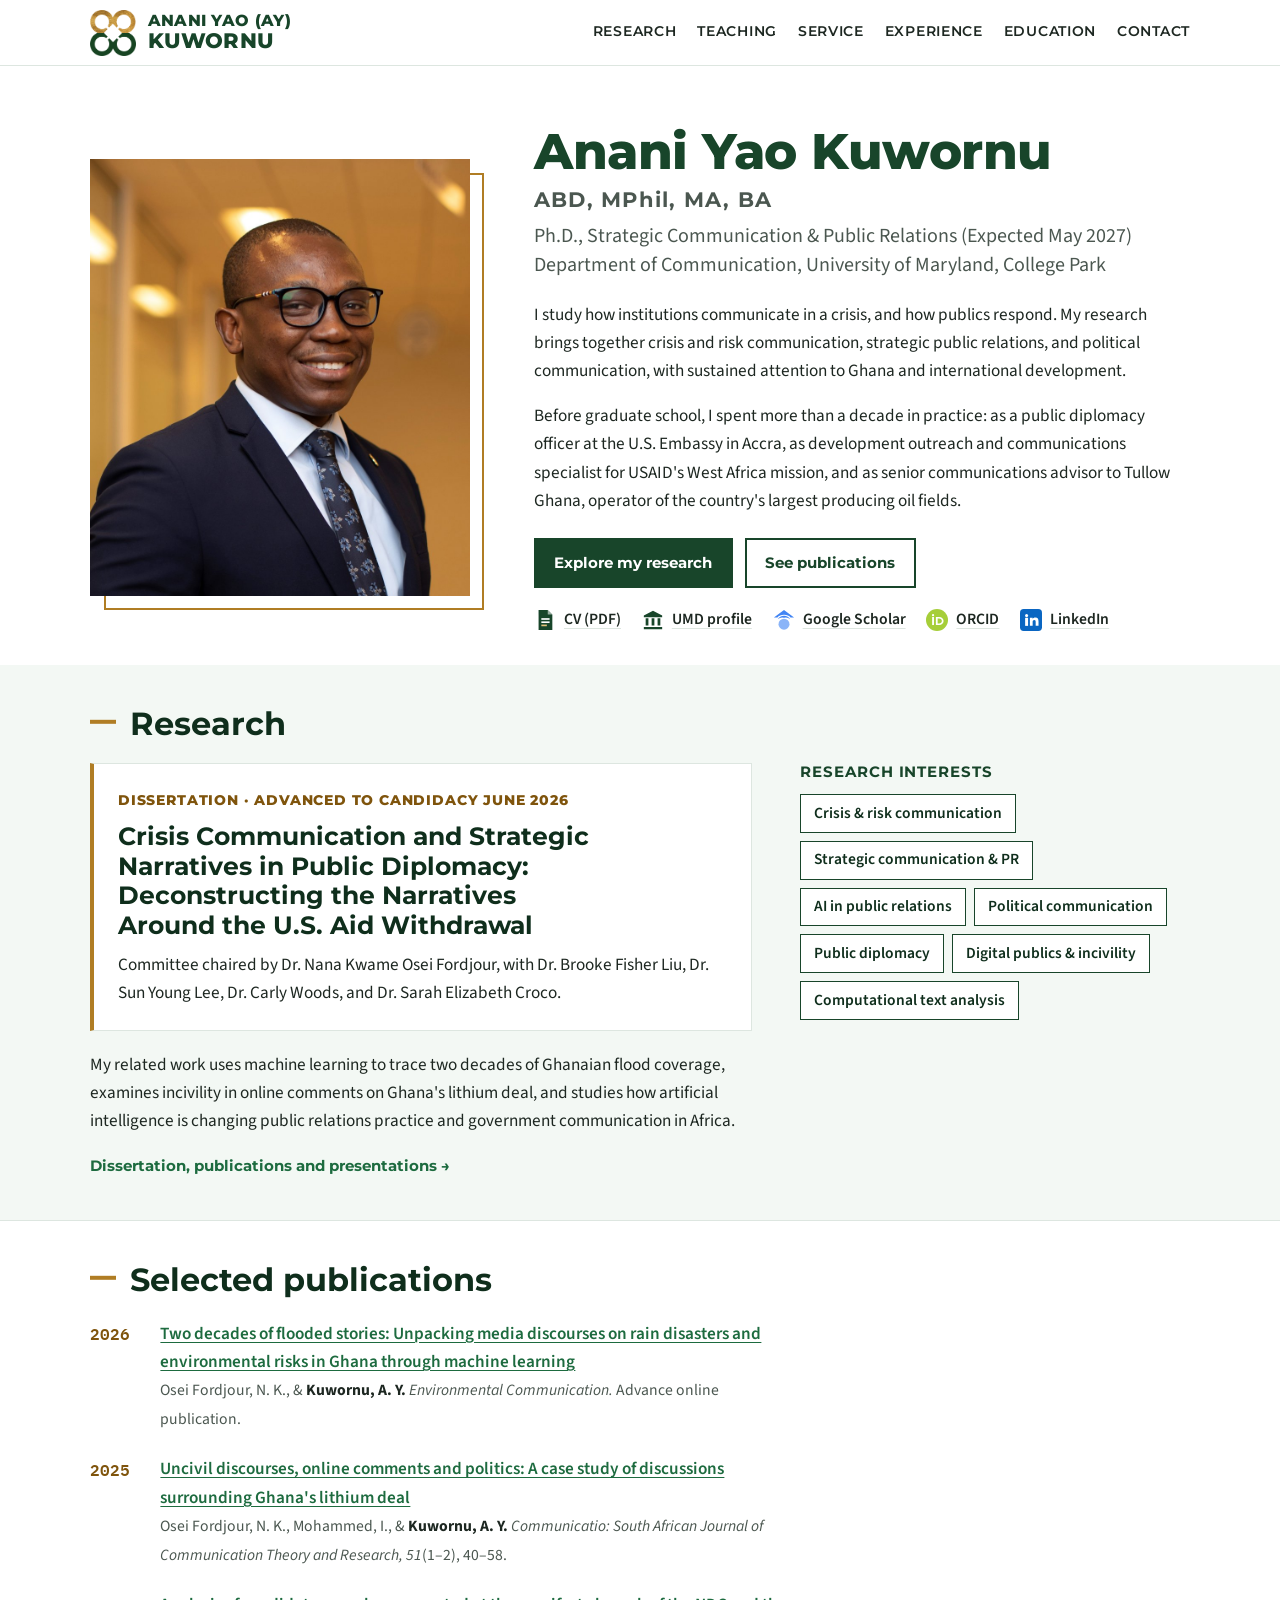
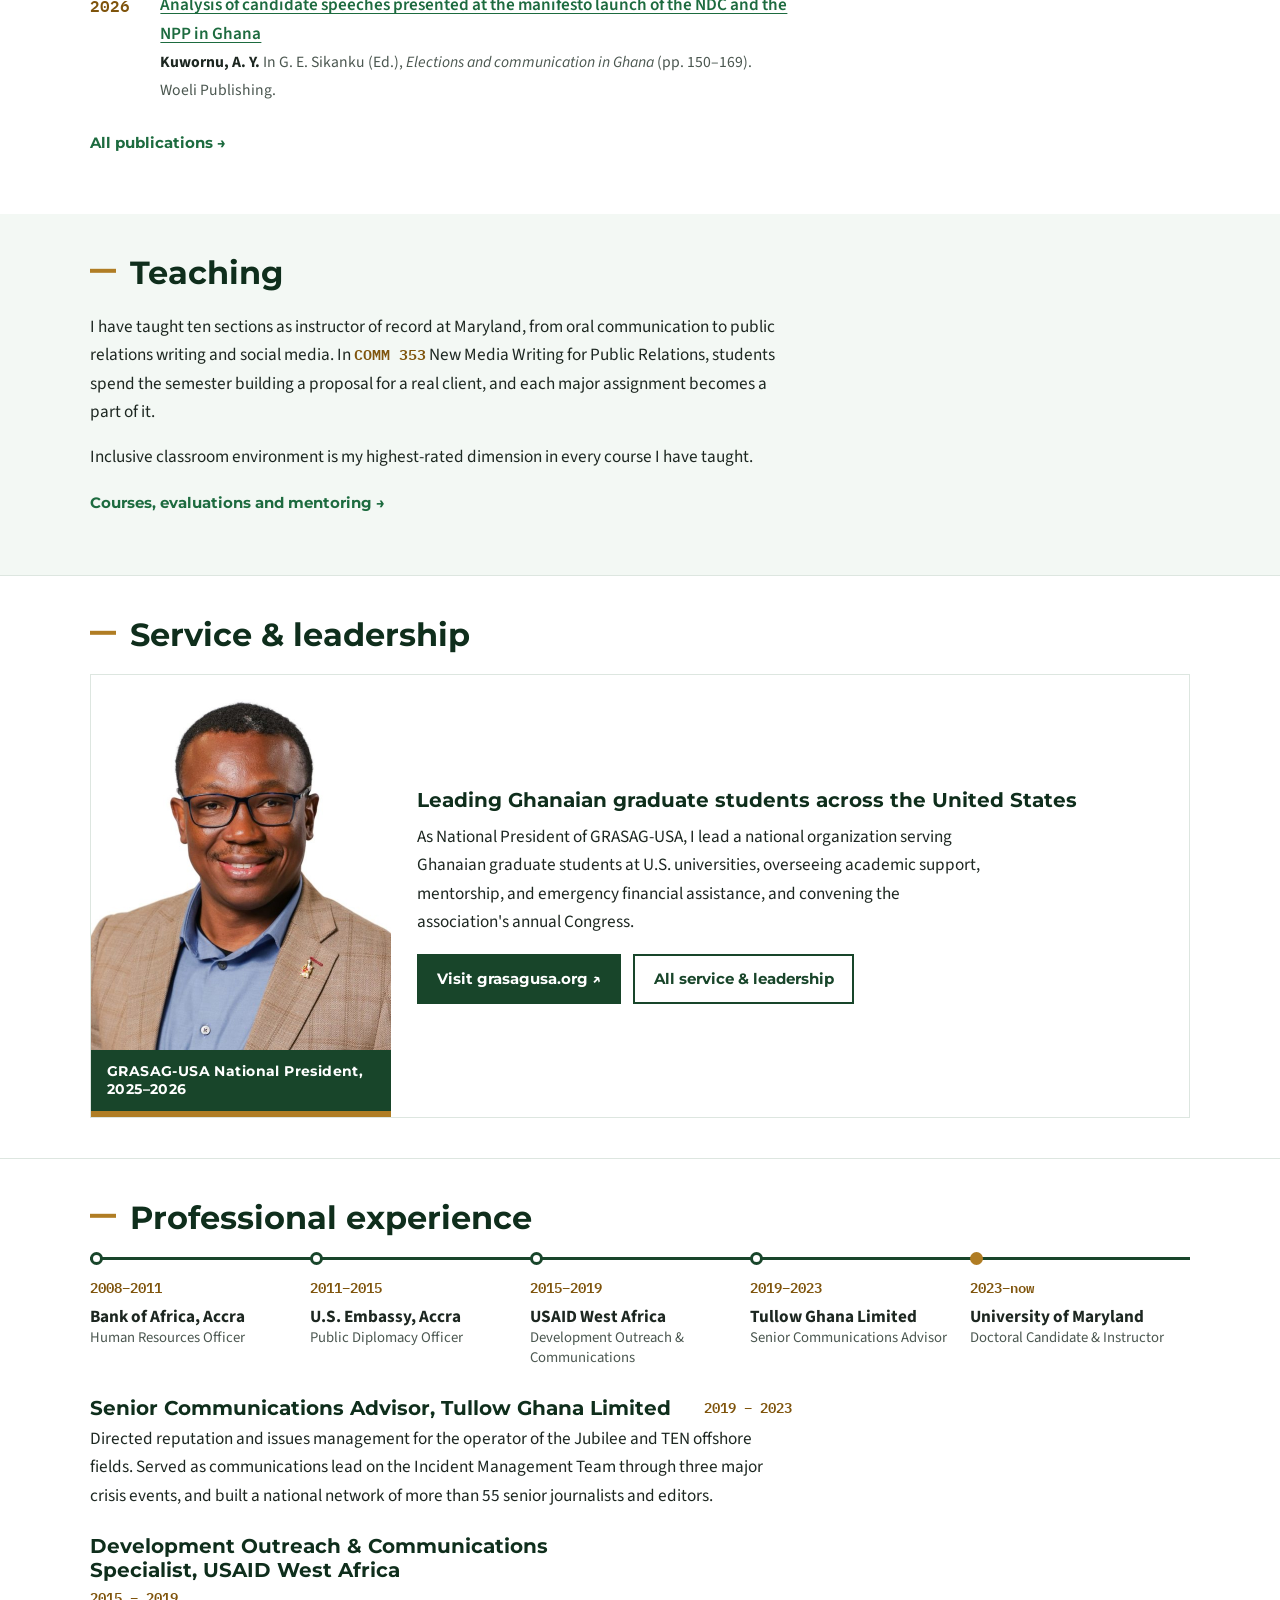
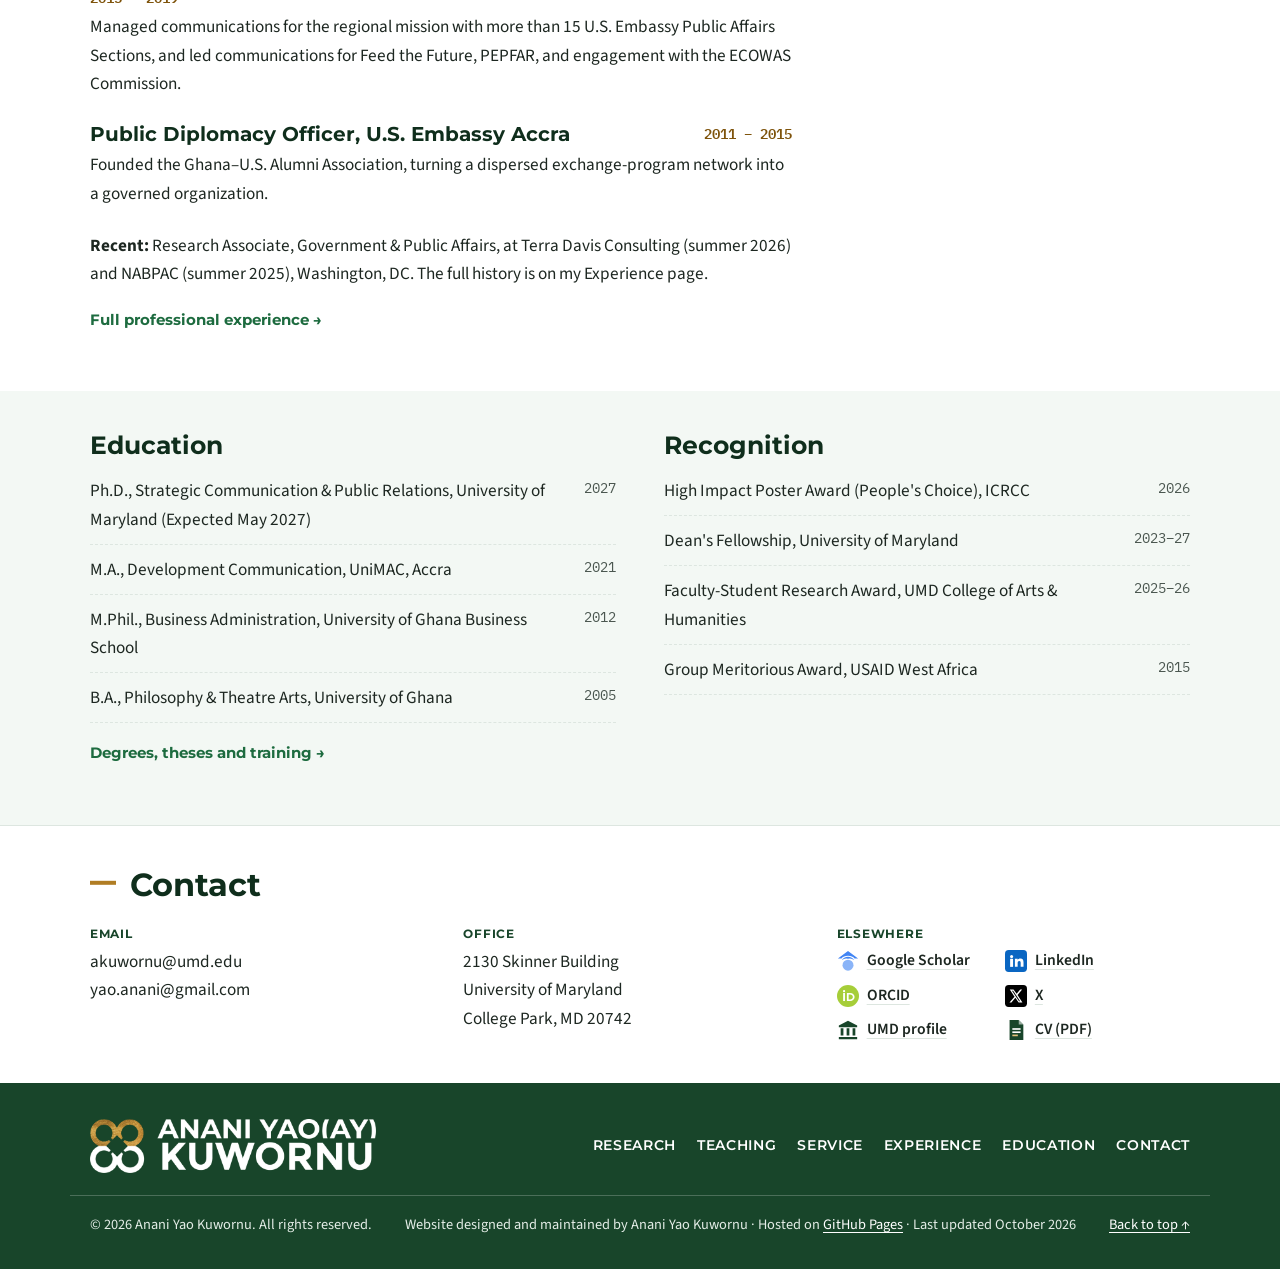
==== commit ad7ec4a9: "Remove CV link from footer menu" ====
--- a/index.html
+++ b/index.html
@@ -235,7 +235,7 @@
   <div class="wrap">
     <img src="images/logo-white.png" alt="Anani Yao (AY) Kuwornu" width="900" height="170">
     <nav class="foot-nav" aria-label="Footer">
-      <a href="research/index.html">Research</a><a href="teaching/index.html">Teaching</a><a href="service/index.html">Service</a><a href="experience/index.html">Experience</a><a href="education/index.html">Education</a><a href="cv/Kuwornu_CV.pdf" target="_blank" rel="noopener">CV</a><a href="#contact">Contact</a>
+      <a href="research/index.html">Research</a><a href="teaching/index.html">Teaching</a><a href="service/index.html">Service</a><a href="experience/index.html">Experience</a><a href="education/index.html">Education</a><a href="#contact">Contact</a>
     </nav>
   </div>
   <div class="wrap foot-meta">
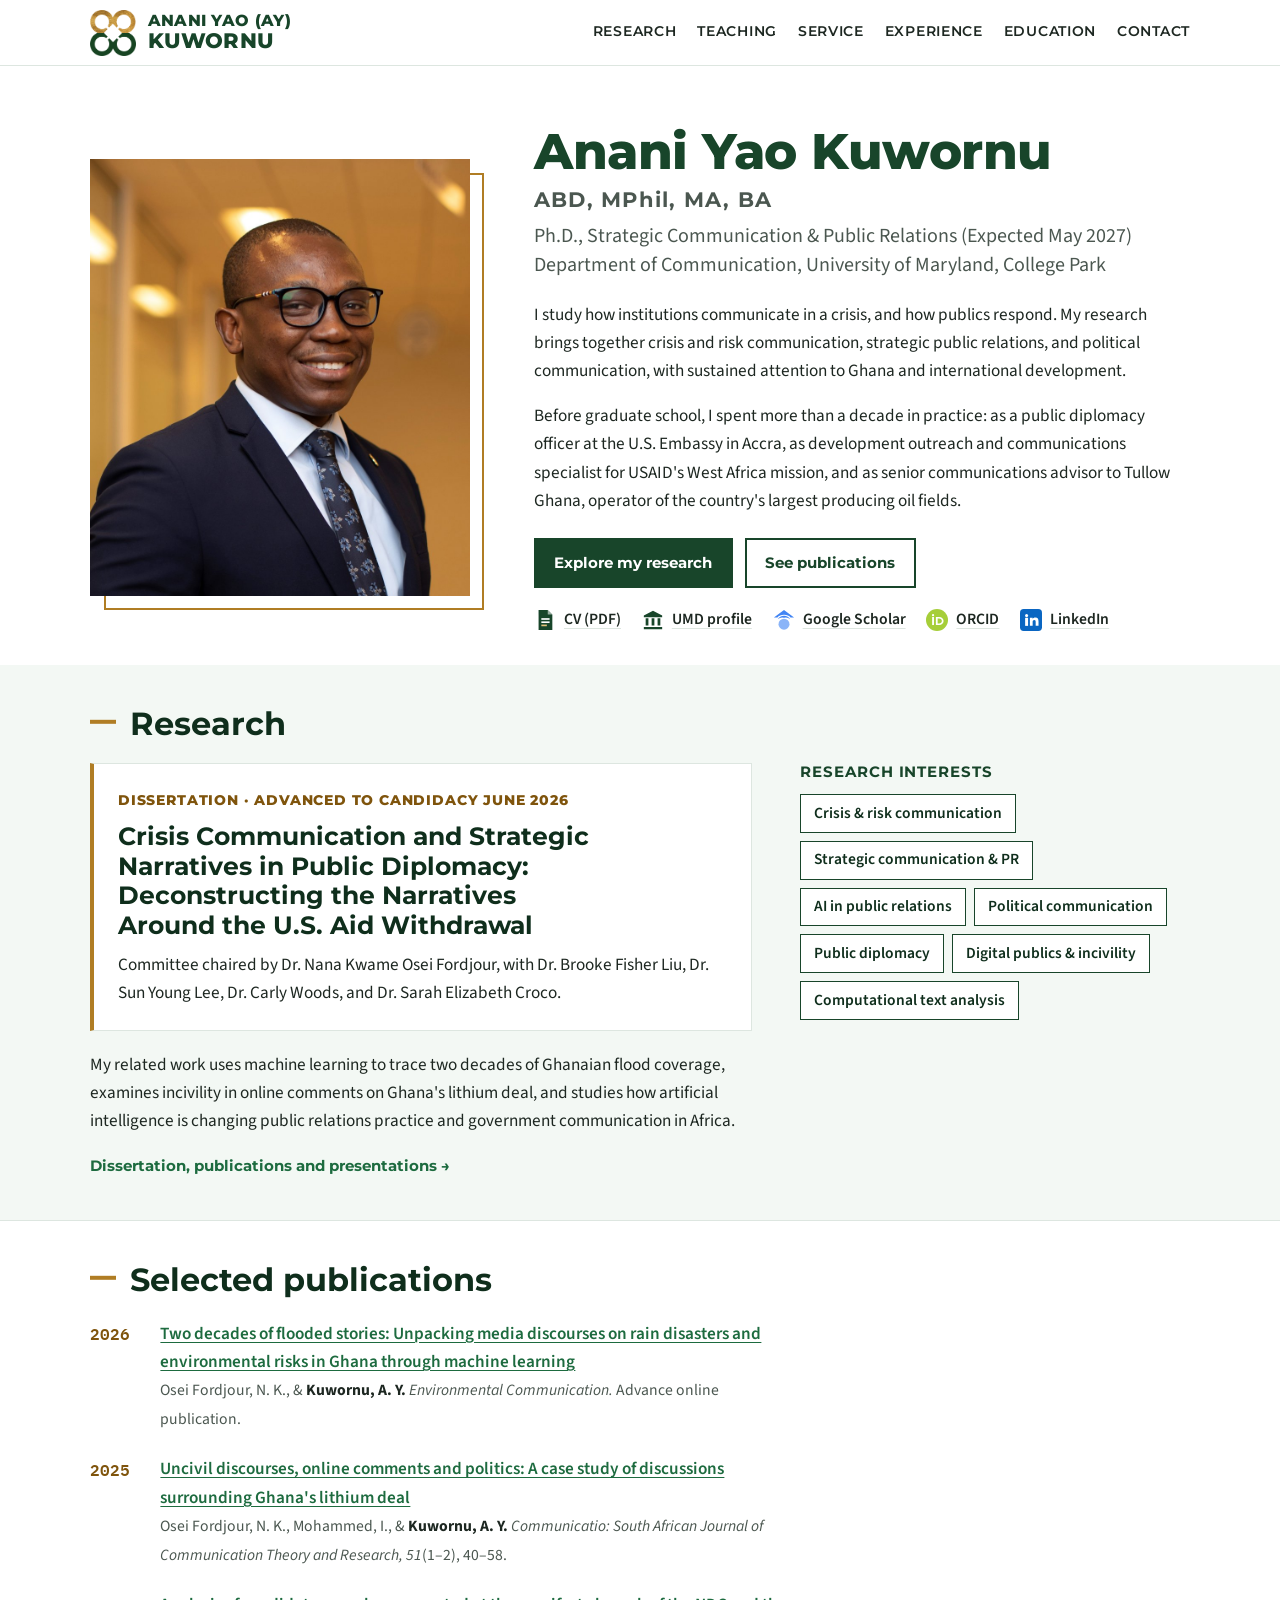
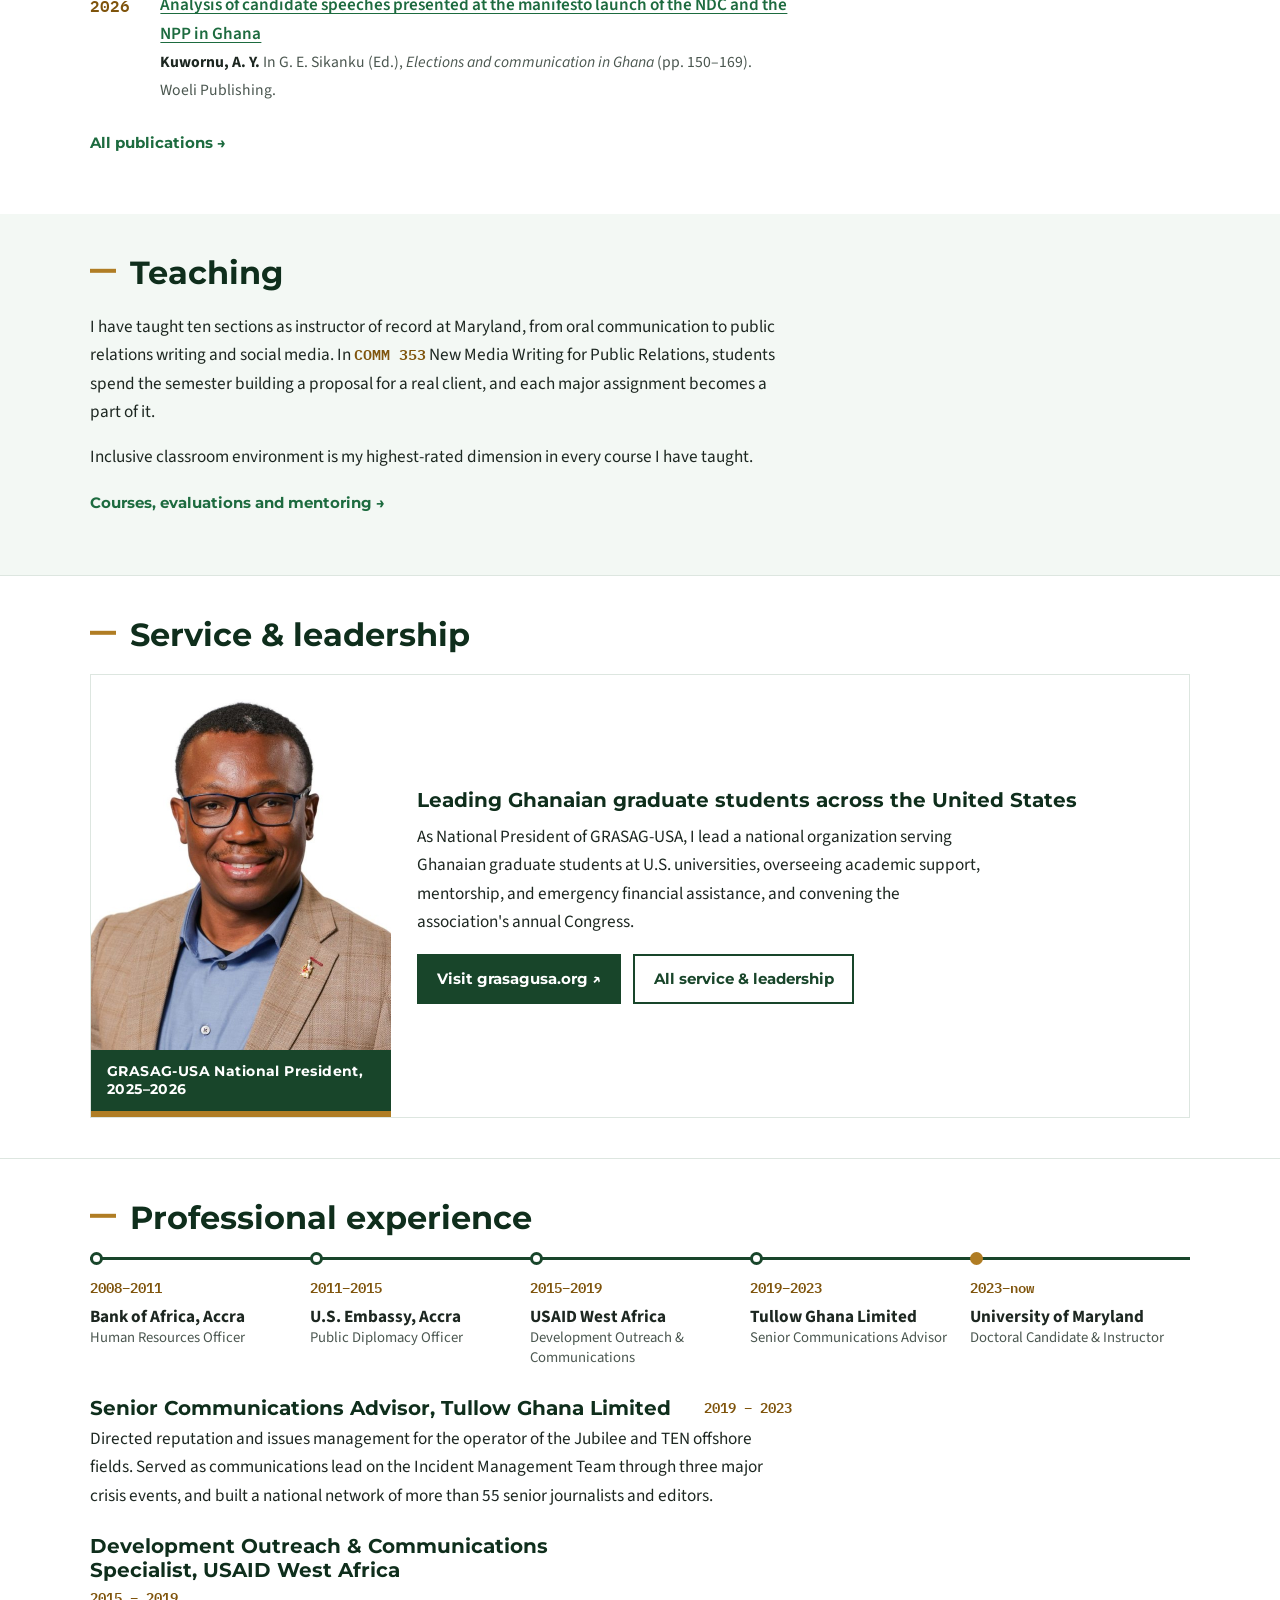
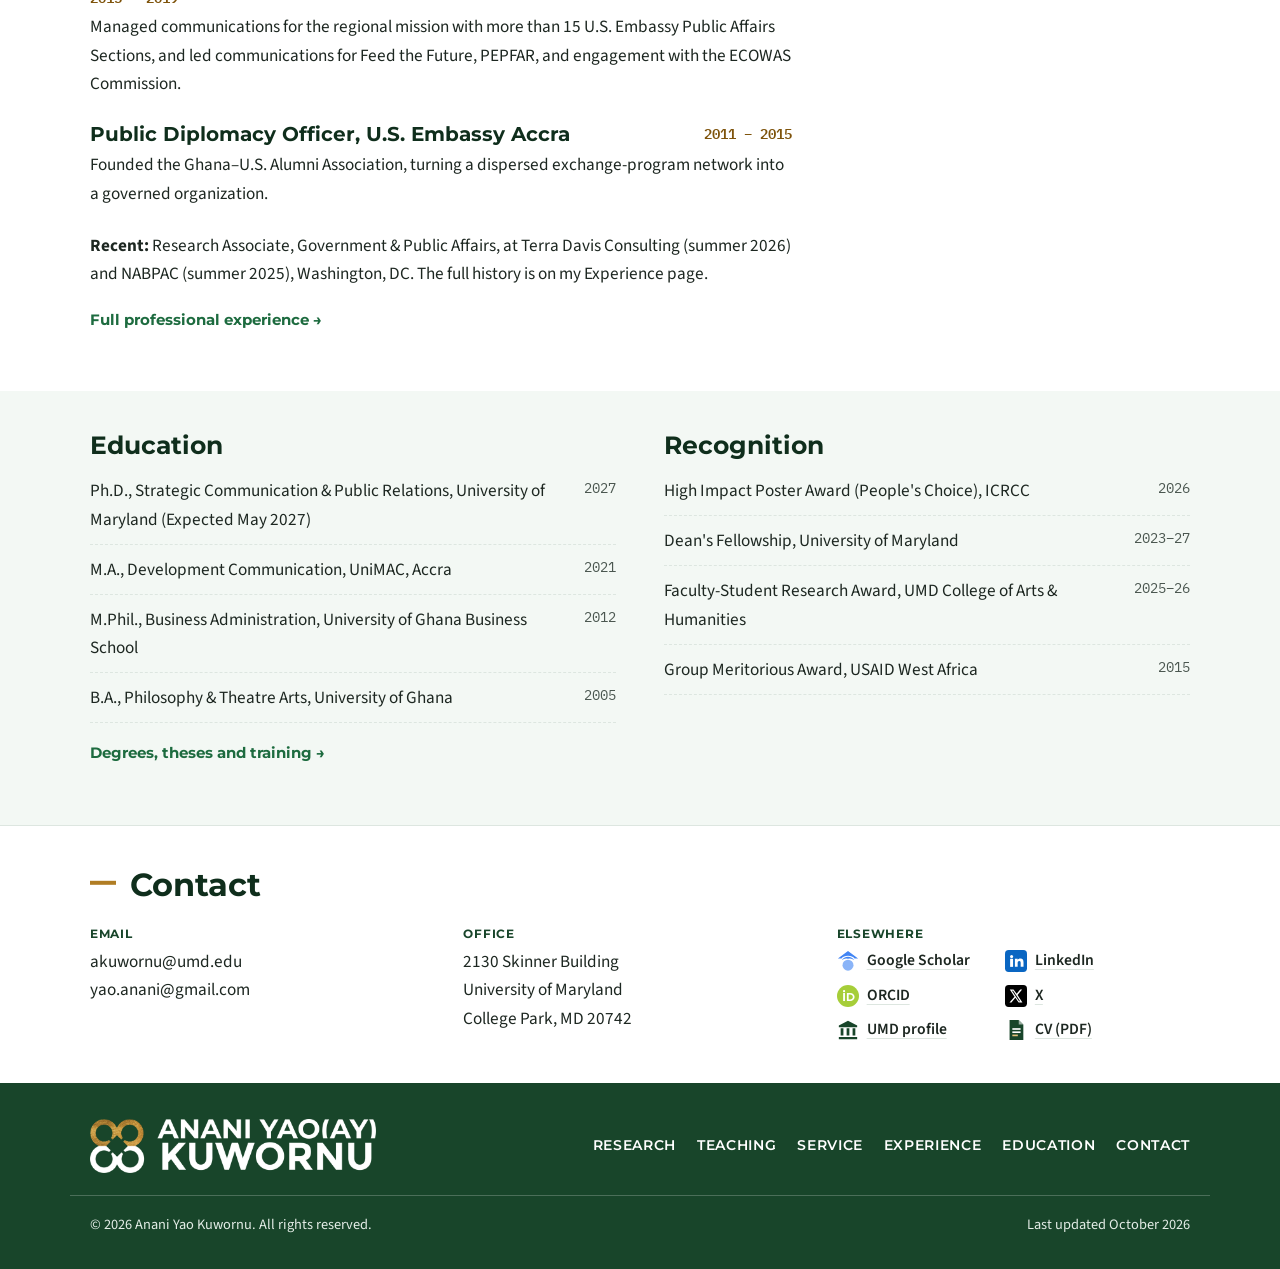
==== commit 5a76652d: "Simplify footer credit line" ====
--- a/index.html
+++ b/index.html
@@ -240,8 +240,7 @@
   </div>
   <div class="wrap foot-meta">
     <span>© 2026 Anani Yao Kuwornu. All rights reserved.</span>
-    <span>Website designed and maintained by Anani Yao Kuwornu · Hosted on <a href="https://pages.github.com/">GitHub Pages</a> · Last updated October 2026</span>
-    <a href="#top">Back to top ↑</a>
+    <span>Last updated October 2026</span>
   </div>
 </footer>
 </body>
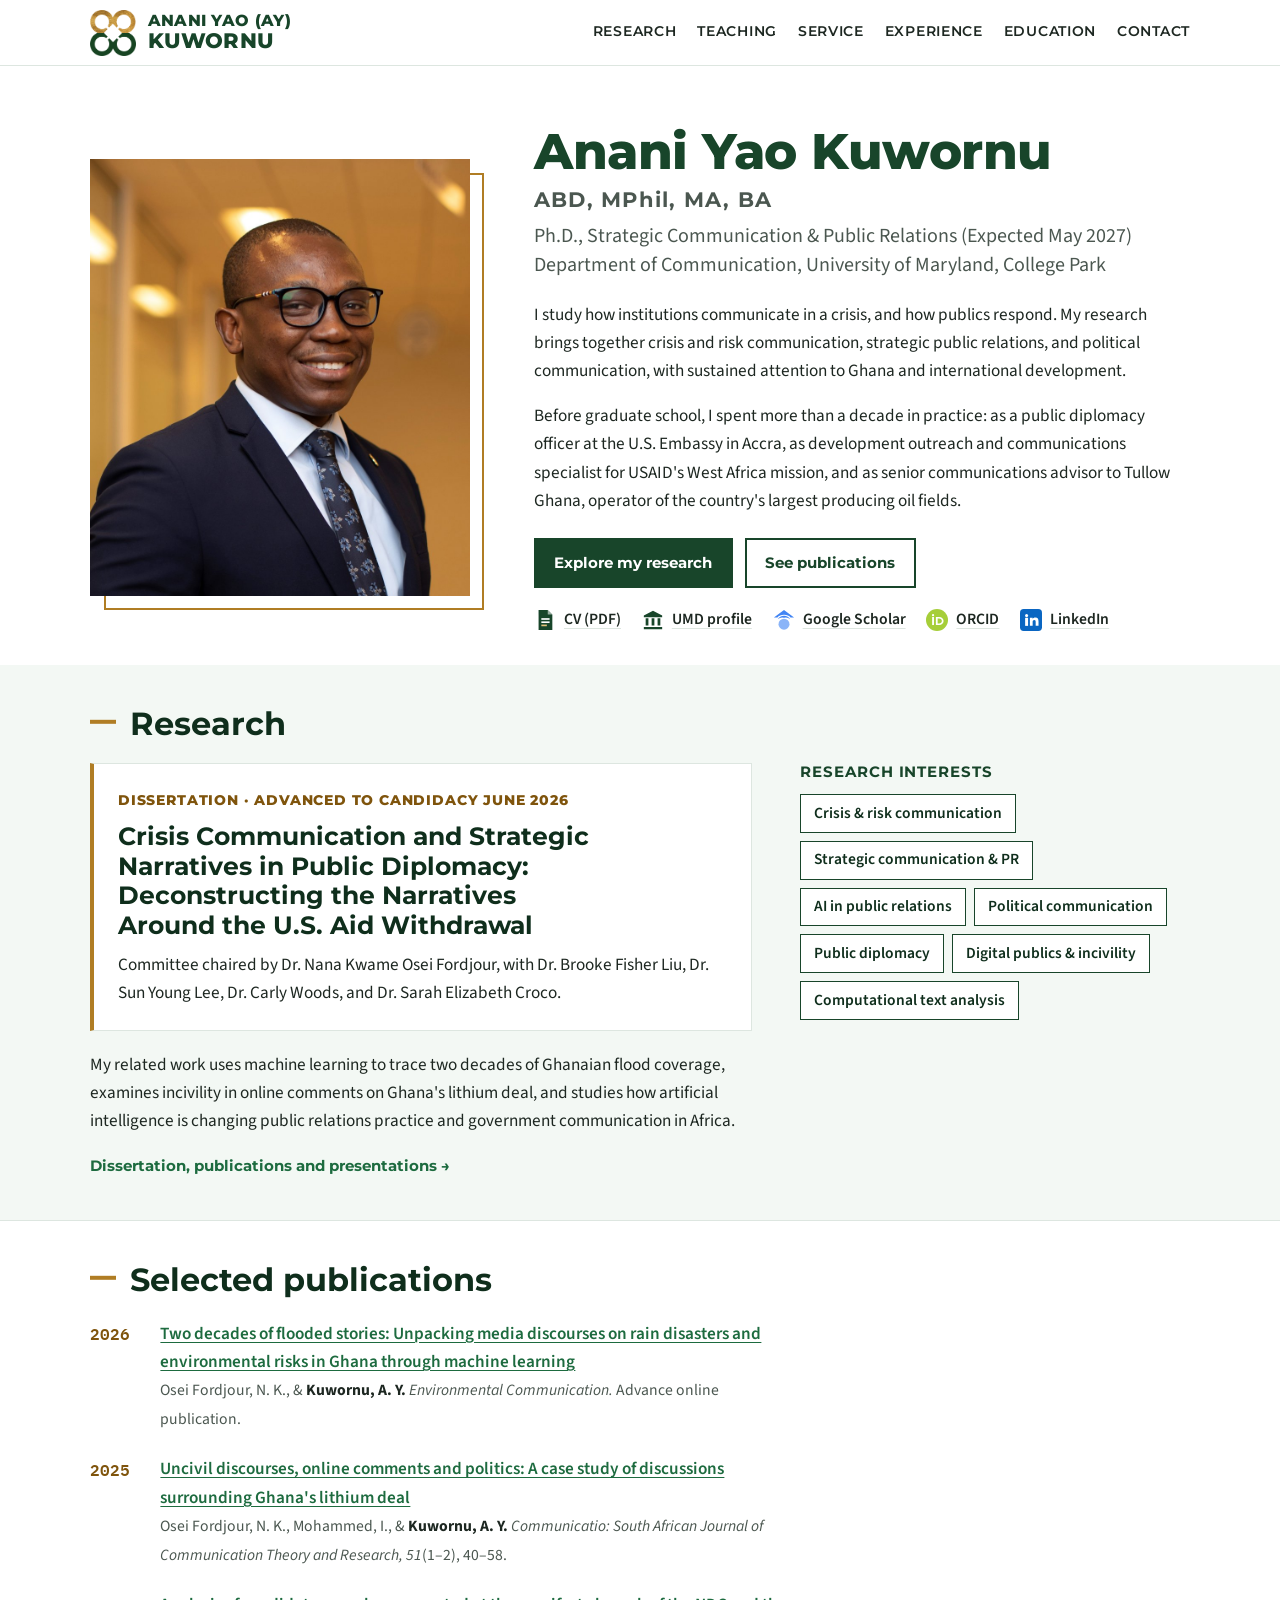
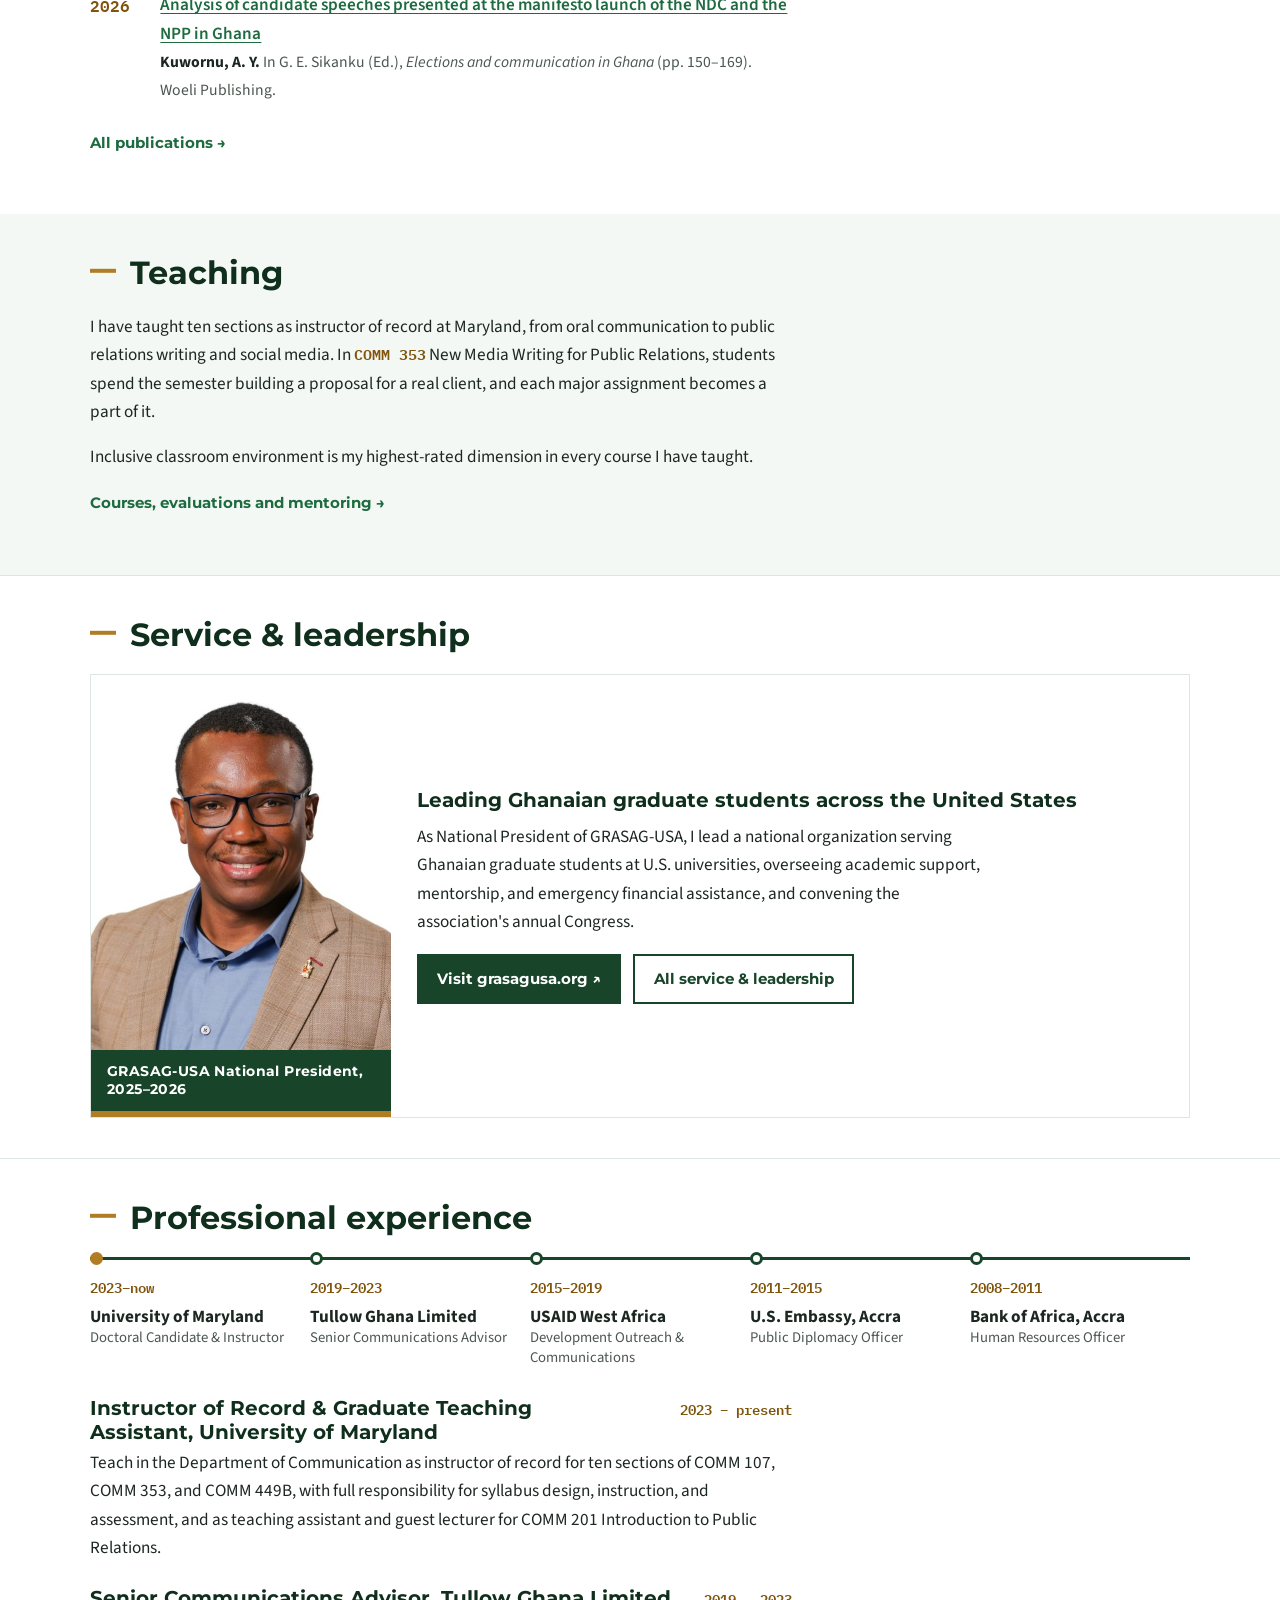
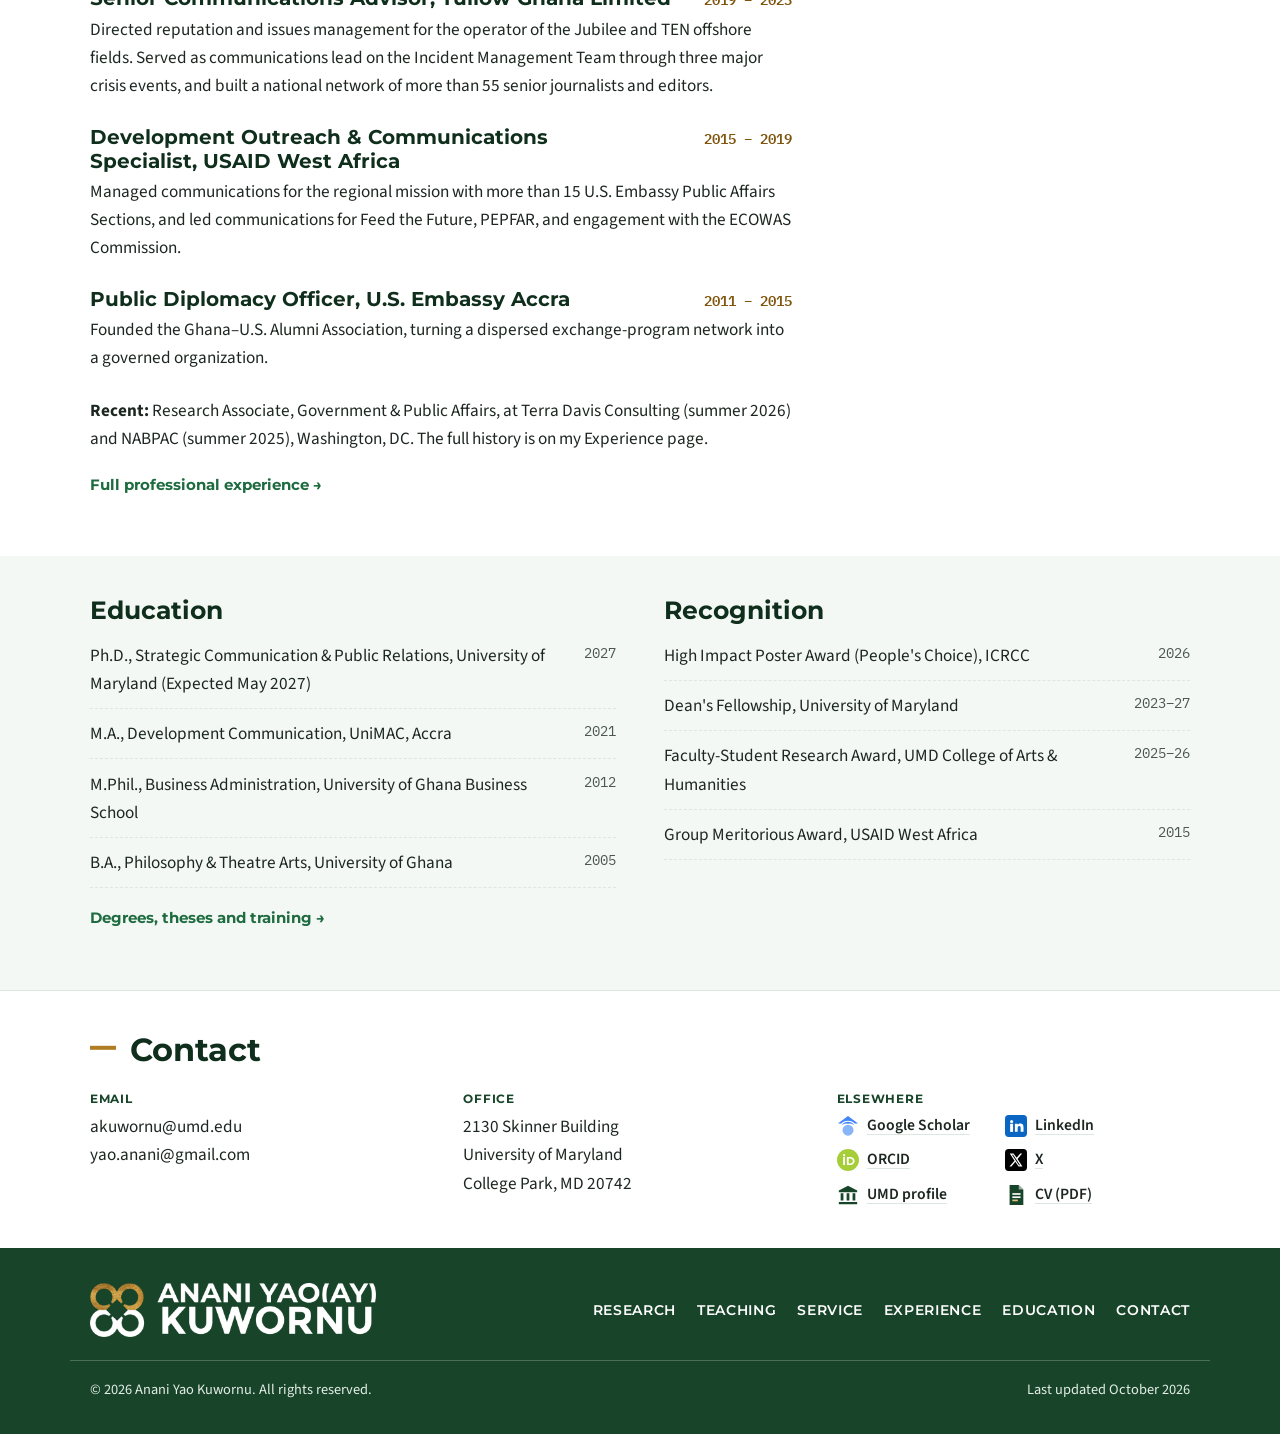
==== commit c1d91ecd: "List experience newest to oldest Reverse the career timeline on the home and Experience pages and ad" ====
--- a/index.html
+++ b/index.html
@@ -156,14 +156,18 @@
 <section class="block" id="experience">
   <div class="wrap">
     <h2>Professional experience</h2>
-    <ol class="career" aria-label="Career, oldest to most recent">
+    <ol class="career" aria-label="Career, most recent to oldest">
+      <li class="now"><span class="yrs">2023–now</span><span class="org">University of Maryland</span><span class="pos">Doctoral Candidate &amp; Instructor</span></li>
+      <li><span class="yrs">2019–2023</span><span class="org">Tullow Ghana Limited</span><span class="pos">Senior Communications Advisor</span></li>
+      <li><span class="yrs">2015–2019</span><span class="org">USAID West Africa</span><span class="pos">Development Outreach &amp; Communications</span></li>
+      <li><span class="yrs">2011–2015</span><span class="org">U.S. Embassy, Accra</span><span class="pos">Public Diplomacy Officer</span></li>
       <li><span class="yrs">2008–2011</span><span class="org">Bank of Africa, Accra</span><span class="pos">Human Resources Officer</span></li>
-      <li><span class="yrs">2011–2015</span><span class="org">U.S. Embassy, Accra</span><span class="pos">Public Diplomacy Officer</span></li>
-      <li><span class="yrs">2015–2019</span><span class="org">USAID West Africa</span><span class="pos">Development Outreach &amp; Communications</span></li>
-      <li><span class="yrs">2019–2023</span><span class="org">Tullow Ghana Limited</span><span class="pos">Senior Communications Advisor</span></li>
-      <li><span class="yrs">2023–now</span><span class="org">University of Maryland</span><span class="pos">Doctoral Candidate &amp; Instructor</span></li>
     </ol>
     <ul class="roles">
+      <li>
+        <div class="head"><h3>Instructor of Record &amp; Graduate Teaching Assistant, University of Maryland</h3><span class="when">2023 – present</span></div>
+        <p>Teach in the Department of Communication as instructor of record for ten sections of COMM 107, COMM 353, and COMM 449B, with full responsibility for syllabus design, instruction, and assessment, and as teaching assistant and guest lecturer for COMM 201 Introduction to Public Relations.</p>
+      </li>
       <li>
         <div class="head"><h3>Senior Communications Advisor, Tullow Ghana Limited</h3><span class="when">2019 – 2023</span></div>
         <p>Directed reputation and issues management for the operator of the Jubilee and TEN offshore fields. Served as communications lead on the Incident Management Team through three major crisis events, and built a national network of more than 55 senior journalists and editors.</p>
--- a/assets/css/style.css
+++ b/assets/css/style.css
@@ -166,7 +166,7 @@
 .career { list-style: none; padding: 0; margin: 0 0 1.75rem; display: grid; grid-template-columns: repeat(5, minmax(0, 1fr)); border-top: 3px solid var(--green); }
 .career li { padding: 0.9rem 0.8rem 0 0; position: relative; }
 .career li::before { content: ""; position: absolute; top: -8px; left: 0; width: 13px; height: 13px; background: var(--paper); border: 3px solid var(--green); border-radius: 50%; }
-.career li:last-child::before { background: var(--gold); border-color: var(--gold); }
+.career li.now::before { background: var(--gold); border-color: var(--gold); }
 .career .yrs { font-family: var(--mono); font-size: 0.9rem; color: var(--gold-text); font-weight: 600; font-variant-numeric: tabular-nums; }
 .career .org { font-weight: 700; line-height: 1.3; display: block; margin-top: 0.2rem; }
 .career .pos { font-size: 0.92rem; color: var(--ink-soft); line-height: 1.35; display: block; }
@@ -310,3 +310,8 @@
 }
 .detail { display: grid; gap: 0.5rem; margin-top: 0.45rem; }
 .detail p { margin: 0; }
+@media (min-width: 600px) {
+  .roles .head { flex-wrap: nowrap; align-items: baseline; }
+  .roles .head h3 { min-width: 0; }
+  .roles .head .when { flex: none; }
+}
